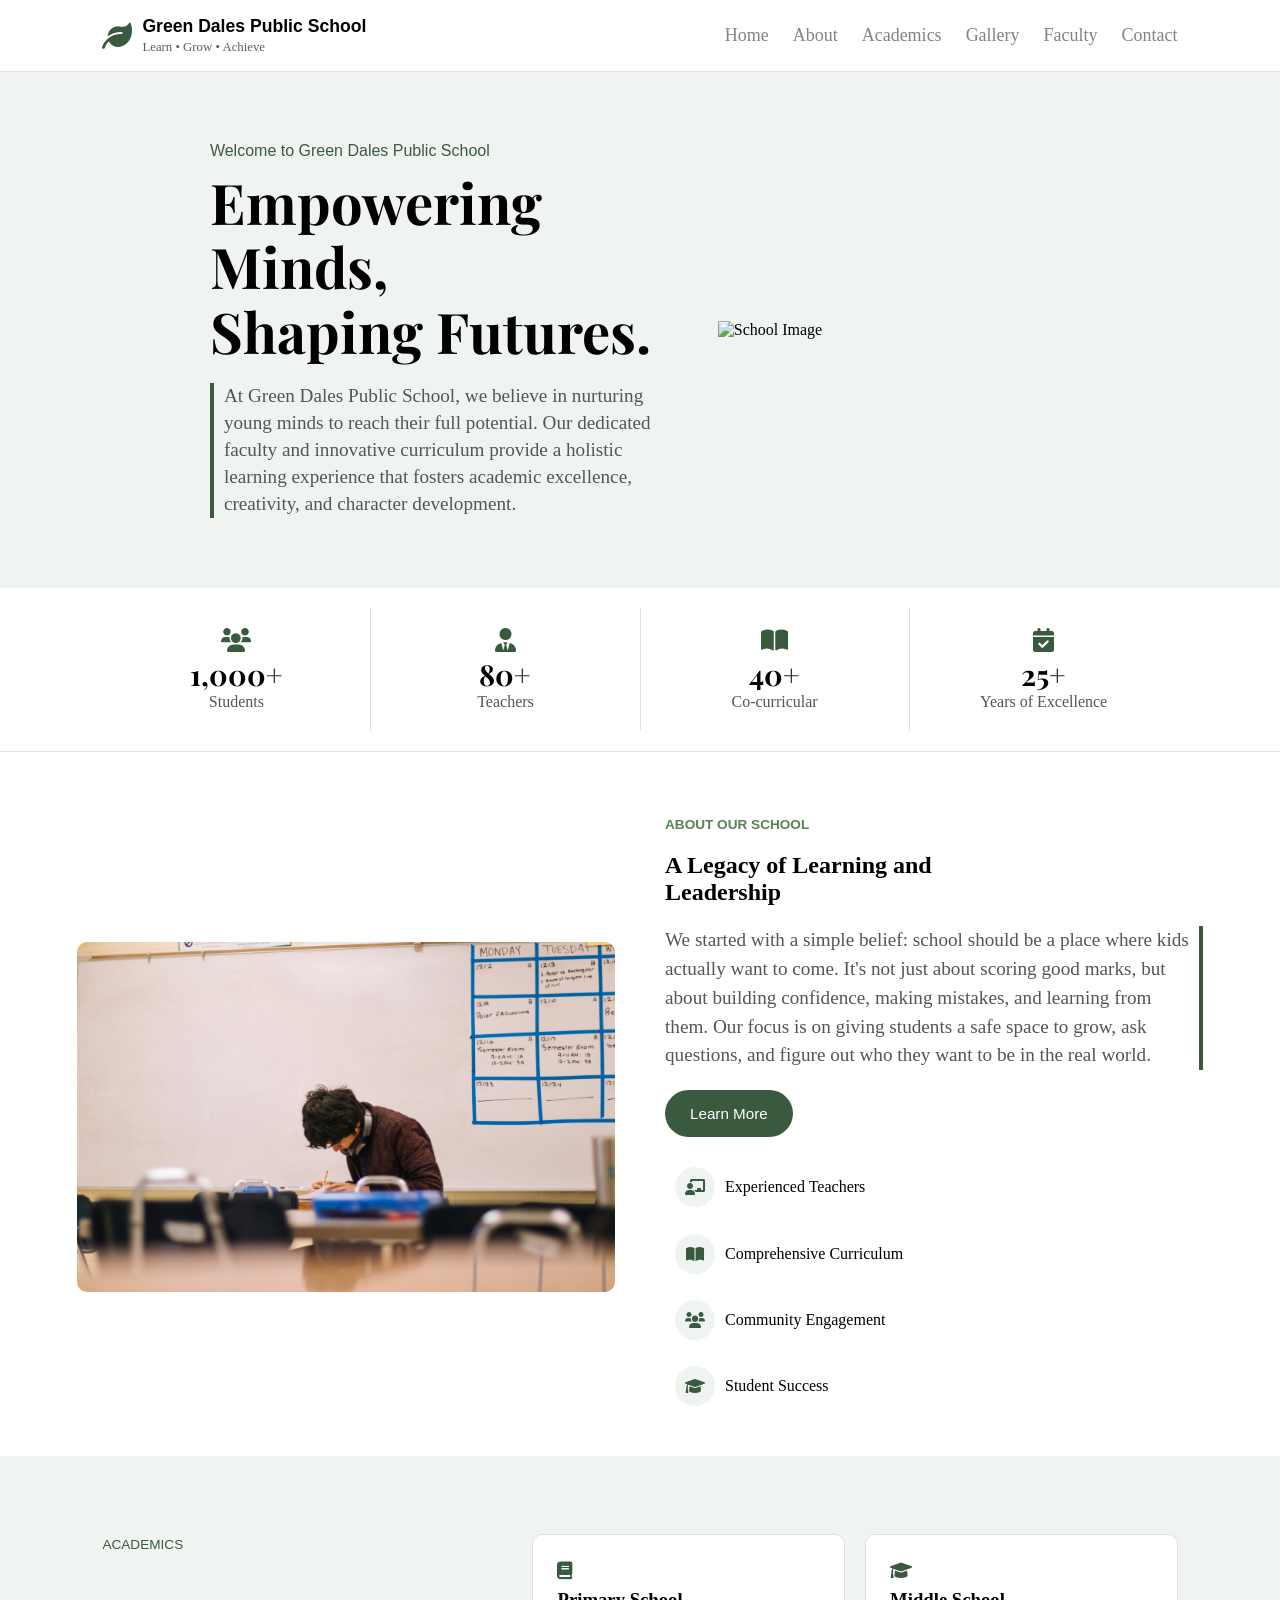
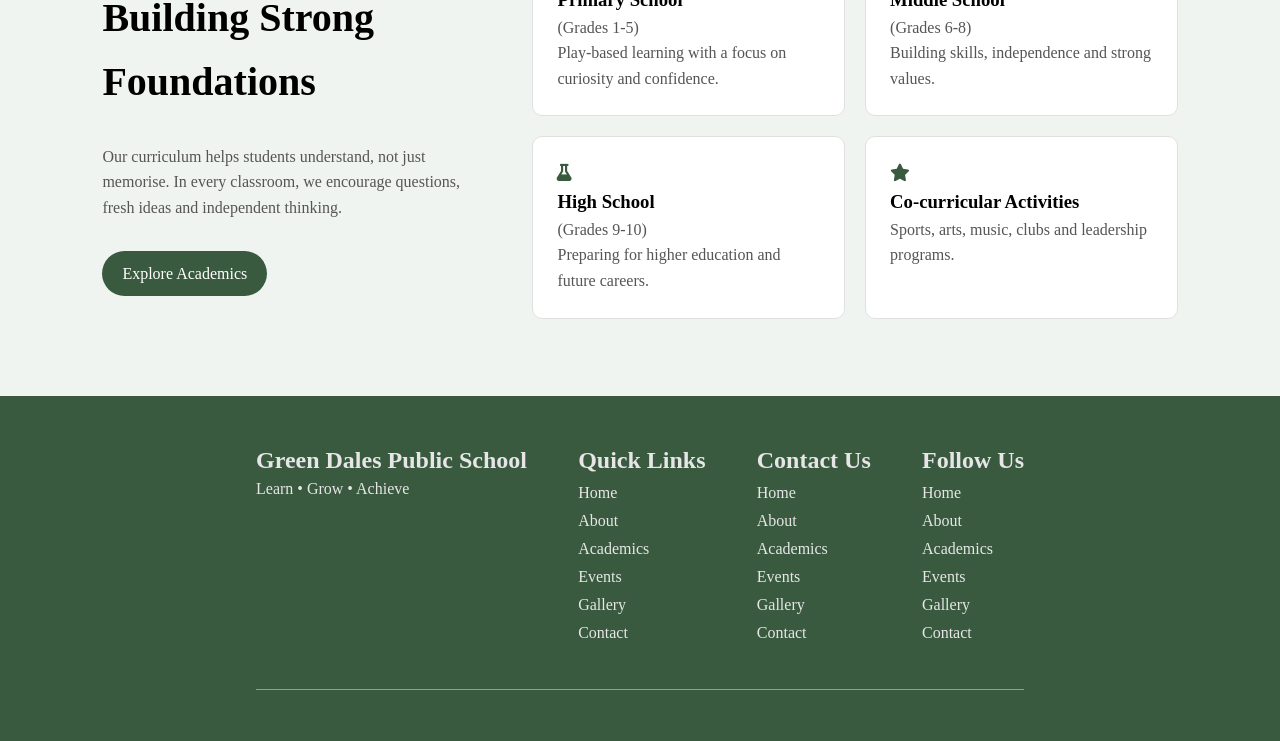
==== index.html @ d2f67c33 "layout: made some minor changes" ====
<!DOCTYPE html>
<html lang="en">
<head>
    <meta charset="UTF-8">
    <meta name="viewport" content="width=device-width, initial-scale=1.0">
    <link rel="stylesheet" href="style.css">
    <link rel="stylesheet" href="https://cdnjs.cloudflare.com/ajax/libs/font-awesome/6.0.0/css/all.min.css">
    <link href="https://fonts.googleapis.com/css2?family=DM+Serif+Display&display=swap" rel="stylesheet">
    <link href="https://fonts.googleapis.com/css2?family=Playfair+Display:wght@400;500;600;700&display=swap" rel="stylesheet">
    <title>Document</title>
</head>
<body>
    
    <nav class="navbar">
        <div class="logo">
            <i class="fa-solid fa-leaf"></i>

            <div class="logo-text">
                <a class = "logo-link" href="index.html">
                    <h1 class = "title">Green Dales Public School</h1>
                </a>
                <span class="logo-subtitle">Learn • Grow • Achieve</span>
            </div>
        </div>

        <div class="nav-links">
            <a href="#home">Home</a>
            <a href="#about">About</a>
            <a href="#academics">Academics</a>
            <a href="#">Gallery</a>
            <a href="#">Faculty</a>
            <a href="#">Contact</a>
        </div>
    </nav>

    <section class="hero" id="home">
        <div class="hero-content-text">
            <p> Welcome to Green Dales Public School</p>
            <h1> Empowering <br>Minds,<br> Shaping Futures.</h1>
            <p class="hero-subtitle"> At Green Dales Public School, we believe in nurturing young minds to reach their full potential.
                 Our dedicated faculty and innovative curriculum provide a holistic learning experience that fosters 
                 academic excellence, creativity, and character development.</p>
        </div>

        <div class="hero-content-image">
            <img src="https://images.unsplash.com/photo-1498243691581-b145c3f54a5a?q=80&w=1170&auto=format&fit=crop" alt="School Image">
        </div>
    </section>

    <section class="stats">
        <!-- /* item 1 */ -->
        <div class="stats-items">
            <div class="stats-items-container">
                <div class="stats-icon">
                     <i class="fa-solid fa-users"></i>
                </div>
                <h3>1,000+</h3>
                <p>Students</p>
            </div>
        </div>

        <!-- /* item 2 */ -->
        <div class="stats-items">

            <div class="stats-items-container">
                 <div class="stats-icon">
                     <i class="fa-solid fa-user-tie"></i>
                  </div>
                 <h3>80+</h3>
                 <p>Teachers</p>
            </div>
        </div>

        <!-- /* item 3 */ -->
        <div class="stats-items">
             <div class="stats-items-container">    

                <div class="stats-icon">
                     <i class="fa-solid fa-book-open stat-icon"></i>
                </div>
                <h3>40+</h3>
                <p>Co-curricular</p>
             </div>
        </div>

        <!-- /* item 4 */ -->
        <div class="stats-items">
            <div class="stats-items-container">  
                <div class="stats-icon">
                    <i class="fa-solid fa-calendar-check"></i>
                 </div>
                <h3>25+</h3>
                <p>Years of Excellence</p>
            </div>
        </div>
    </section>

    <section id="about" class="about-section">
        <div class="about-image">
            <img src="./images/Student_Studying.jpg" alt="About Image">
        </div>

        <div class="about-content">
            <span class="about-subtitle">About Our School</span>
            <h1>A Legacy of Learning and <br>Leadership</h1>
            <p>We started with a simple belief: school should be a place where kids actually want to come. It's not just about scoring good marks, but about building confidence, making mistakes, and learning from them. Our focus is on giving students a safe space to grow, ask questions, and figure out who they want to be in the real world.</p>
            <button class="btn">Learn More</button>

        <div class="about-features">

            <div class="feature-item">
                <div class="feature-icon">
                    <i class="fa-solid fa-chalkboard-user"></i>
                </div>
                <span>Experienced Teachers</span>
            </div>

            <div class="feature-item">
                <div class="feature-icon">
                    <i class="fa-solid fa-book-open"></i>
                </div>
                <span>Comprehensive Curriculum</span>
            </div>

            <div class="feature-item">
                <div class="feature-icon">
                    <i class="fa-solid fa-users"></i>
                </div>
                <span>Community Engagement</span>
            </div>

            <div class="feature-item">
                <div class="feature-icon">
                    <i class="fa-solid fa-graduation-cap"></i>
                </div>
                <span>Student Success</span>
        </div>
        </div>
    </section>

    <section class="academics" id="academics">
        <div class="academics-container">

            <div class="academics-text">
                <span class="academics-subtitle">Academics</span>
                <h2>Building Strong Foundations</h2>
                <p>Our curriculum helps students understand, not just memorise. In every classroom, we encourage questions, fresh ideas and independent thinking.</p>
                <a href="#" class="btn">Explore Academics</a>
            </div>

            <div class="academics-cards">
                <div class="academics-card">
                    <i class="fa-solid fa-book"></i>
                    <h3>Primary School</h3>
                    <p>(Grades 1-5)</p>
                    <p>Play-based learning with a focus on curiosity and confidence.</p>
                </div>
                <div class="academics-card">
                    <i class="fa-solid fa-graduation-cap"></i>
                    <h3>Middle School</h3>
                    <p>(Grades 6-8)</p>
                    <p>Building skills, independence and strong values.</p>
                </div>
                <div class="academics-card">
                    <i class="fa-solid fa-flask"></i>
                    <h3>High School</h3>
                    <p>(Grades 9-10)</p>
                    <p>Preparing for higher education and future careers.</p>
                </div>
                <div class="academics-card">
                    <i class="fa-solid fa-star"></i>
                    <h3>Co-curricular Activities</h3>
                    <p>Sports, arts, music, clubs and leadership programs.</p>
                </div>
            </div>
        </div>
    </section>

    <footer class="footer">
        <div class="footer-container">

            <!-- name and sub title -->
            <div class="footer-title">
                <div class= "footer-title-text">
                    <h2> Green Dales Public School </h2>
                    <p>Learn • Grow • Achieve</p>
                </div>
            </div>

            <!-- quick links -->
            <div class="quick-links">
                <h2>Quick Links</h2>
                <p>Home</p>
                <p>About</p>
                <p>Academics</p>
                <p>Events</p>
                <p>Gallery</p>
                <p>Contact</p>
            </div>

             <!-- contact us -->
            <div class="quick-links">
                <h2>Contact Us</h2>
                <p>Home</p>
                <p>About</p>
                <p>Academics</p>
                <p>Events</p>
                <p>Gallery</p>
                <p>Contact</p>
            </div>

            <!-- follow us -->
            <div class="quick-links">
                <h2>Follow Us</h2>
                <p>Home</p>
                <p>About</p>
                <p>Academics</p>
                <p>Events</p>
                <p>Gallery</p>
                <p>Contact</p>
            </div>

        </div>
    </footer>

</body>
</html>
---- style.css ----
:root{
    --primary-key-color: #3a5a40;
    --hover-key-color: #82b48b;

    --secondary-key-color: #f0f4f0;
    --primary-main-white: #e6e6e6;
    --primary-main-black: #000000;
    --grey-text: #555555;
    --border-color: #e0e0e0;

    --debug-color: violet;
}   

* {
    margin: 0;
    padding: 0;
    box-sizing: border-box;
}

html {
    scroll-behavior: smooth;
}

.navbar {
    height: auto;
    width: 100%;
    box-sizing: border-box;
    overflow: hidden;

    display: flex;
    align-items: center;
    justify-content: space-between;
    border-bottom: 1px solid var(--border-color);

    padding: 16px 8%;
}

.logo {
    display: flex;
    align-items: center;
    gap: 10px;
}

.logo i{
    color: var(--primary-key-color);
    font-size: 30px;
    justify-content: center;
    align-items: center;
    display: flex;
}

.logo h1{
    font-size: 24px;
    margin: 0;
}

.logo-link {
    text-decoration: none;
    color: var(--primary-main-black);
}

.logo-link h1 {
    color: var(--primary-main-black);
    font-family: Arial, sans-serif;
    font-size: 1.1rem;
}


.logo-subtitle{
    color: #5c5c5c;
    font-size: 0.80rem;
}

.nav-links {
    display: flex;
    margin-left: 0;
    gap: clamp(12px, 2vw, 24px);
    flex-direction: row;
}

.nav-links a {
    text-decoration: none;
    color: #838383;
    font-size: 18px;
    transition: color 0.3s ease;
}

/* after nav bar content */
.hero {
    min-height: 50vh;
    width: 100%;
    box-sizing: border-box;
    padding: 70px 8%;

    display: flex;
    align-items: center;
    justify-content: space-evenly;
    background-color: var(--secondary-key-color);

    gap: 48px;
}

.hero-content-text {
    flex: 1 1 0;
    min-width: 0;

    margin-left: 10%;
    flex-direction: column;
}

.hero-content-text p:first-child {
   font-size: 1rem;
   color: var(--primary-key-color);
   font-family: 'Poppins', sans-serif;
}

.hero-content-text h1 {
    font-size: clamp(2rem, 4.8vw, 3.5rem);
    font-family: 'Playfair Display', serif;
    line-height: 1.15;

    margin-top: 10px;
    margin-bottom: 10px;
}

.hero-subtitle {
    border-left: 4px solid var(--primary-key-color);
    margin-top: 20px;
    padding-left: 10px;
    max-width: 100%;

    white-space: wrap;
    line-height: 1.4;

    font-size: 1.2rem;
    font-family: serif;
    color: var(--grey-text);
}

.hero-content-image{
    flex: 1 1 0;
    min-width: 0;
}

.hero-content-image img {
    display: block;
    width: 100%;
    max-width: 500px;
    height: auto;
    position: relative;
    overflow: hidden;

    border-radius: 2%;
}



/* Stats section */
.stats {
    display: flex;
    width: 100%;

    padding: 20px 8%;
    border-bottom: 1px solid var(--border-color);
}

.stats-items {
    flex: 1;
    display: flex;
    justify-content: center;
    align-items: center;

    padding: 20px;
    border-right: 1px solid var(--border-color);
}

.stats-items:last-child {
    border-right: none;
}

.stats-items-container{
    display: flex;
    flex-direction: column;
    align-items: center;
    justify-content: center;
}

.stats-items h3 {
    font-size: 1.8rem;
    font-family: 'Playfair Display', serif;
}

.stats-items p {
    color: var(--grey-text);
}

.stats-icon {
    color:var(--primary-key-color);
    font-size: 1.5rem;
}

/*[ About Section ]*/

.about-section {
    min-height: 50vh;
    width: 100%;
    display: flex;
    justify-content: space-between;
    align-items: center;
    padding: 40px 6%;
    gap: 50px;
    background-color: #ffffff;

    margin-top: 2%;
}

/* About Image */
.about-image {
    width: 100%;
    display: flex;
    justify-content: flex-start;
    align-items: center;
}

.about-image img {
    width: 100%;
    max-width: 600px;
    height: auto;
    object-fit: cover;
    border-radius: 10px;
}


/* About Content */
.about-content {
    width: 100%;
    display: flex;
    flex-direction: column;
    gap: 20px;
    align-items: flex-start;
    justify-content: center; 
}

.about-subtitle {
    font-size: 0.85rem;
    text-transform: uppercase;
    font-weight: 600;
    color: #588157;
    font-family: 'Poppins', sans-serif;
}

.about-content h2 {
    font-size: 2.2rem;
    font-weight: 700;
    color: #1a1a1a;
    font-family:serif;
    
}

.about-content p {
    font-size: 1.2rem;
    color: #555555;
    line-height: 1.5;

    padding-right: 10px;
    border-right: 4px solid var(--primary-key-color);
}

.about-content .btn {
    padding: 15px 25px;
    background-color: #3a5a40;
    color: #ffffff;
    border: none;
    border-radius: 30px;
    cursor: pointer;
    font-size: 0.95rem;
    font-weight: 500;
}

.about-content .btn:hover{
    background-color: var(--hover-key-color);
}

/* About Features */
.about-features {
    display: flex;
    gap: 0.4rem;
    flex-direction: column;
}

.feature-item {
    display: flex;
    align-items: center;
    gap: 10px;
    padding: 10px;
}

.feature-icon {
    font-size: 1rem;
    color: #3a5a40;
    background-color: #f0f4f0;
    width: 40px;
    height: 40px;
    border-radius: 50%;
    display: flex;
    justify-content: center;
    align-items: center;
}
/* Academics */
.academics {
    min-height: 60vh;
    width: 100%;
    display: flex;
    justify-content: space-between;
    align-items: center;
    padding: 20px 0;
    background-color: var(--secondary-key-color);
}

.academics-container {
    width: 100%;
    padding: 0 8%;
    display: flex;
    justify-content: space-between;
    gap: 40px;
}

.academics-text {
    line-height: 1.6;
    gap: 30px;
    display: flex;
    flex-direction: column;

    align-items: flex-start;
}

.academics-subtitle {
    font-size: 0.85rem;
    color: var(--primary-key-color);
    text-transform: uppercase;
    font-family: 'Poppins', sans-serif;
    font-weight: 510;
}

.academics h2 {
    font-size: 2.5rem;
    font-family: serif;
}

.academics p {
    color: var(--grey-text);
}

.academics-text .btn{
    padding: 10px 20px;
    text-decoration: none;
    background-color: var(--primary-key-color);
    color: #ffffff;
    border-radius: 30px;
    font-size: medium;
    font-weight: 500;
    font-size: 1rem;
    text-align: center;
}

.academics-cards {
    min-width: 60%;
    display: grid;
    grid-template-columns: 1.4fr 1.4fr;
    gap: 20px;
    border-radius: 10px;
}

.academics-card {
    position: relative;              
    display: block;
    color: inherit;
    background-color: #ffffff;
    border: 1px solid var(--border-color);
    border-radius: 10px;
    padding: 24px;
    line-height: 1.6;
}

.academics-card i {
    color: var(--primary-key-color);
    font-size: 1.1rem;
}

.footer {
    width: 100%;
    height: auto;
    color: var(--primary-main-white);
    background-color: var(--primary-key-color);

    padding: 4% 20%;
}   

.footer-container{

    width: 100%;
    display: flex;
    align-items: flex-start;
    justify-content: space-between;

    padding-bottom: 6%;
    border-bottom: 1px solid #999999;
}

.footer-title-text p {
    margin-top: 2%;
    color: var(--primary-main-white);
}

.quick-links{
   display: flex;
   flex-direction: column;

   gap: 10px;
}

/* responsive layout */
@media (max-width: 700px) {
    .navbar {
        align-items: flex-start;
        flex-direction: column;
        gap: 16px;
        padding: 16px 24px;
    }

    .nav-links {
        flex-wrap: wrap;
        gap: 12px 18px;
    }

    .nav-links a {
        font-size: 16px;
    }

    .hero {
        flex-direction: column;
        align-items: stretch;
        padding: 48px 24px;
    }

    .hero-content-text{
        margin: 0%;
    }

    .hero-content-image img {
        margin: 0 auto;
    }

    .stats {
        flex-wrap: wrap;
    }

    .about-section {
        flex-direction: column;
        align-items: end;
        padding: 40px 5%;
    }

    .about-image img {
        align-items: flex-end;
    }

    .footer-container{
        flex-direction: column;
        gap: 30px;
    }
}
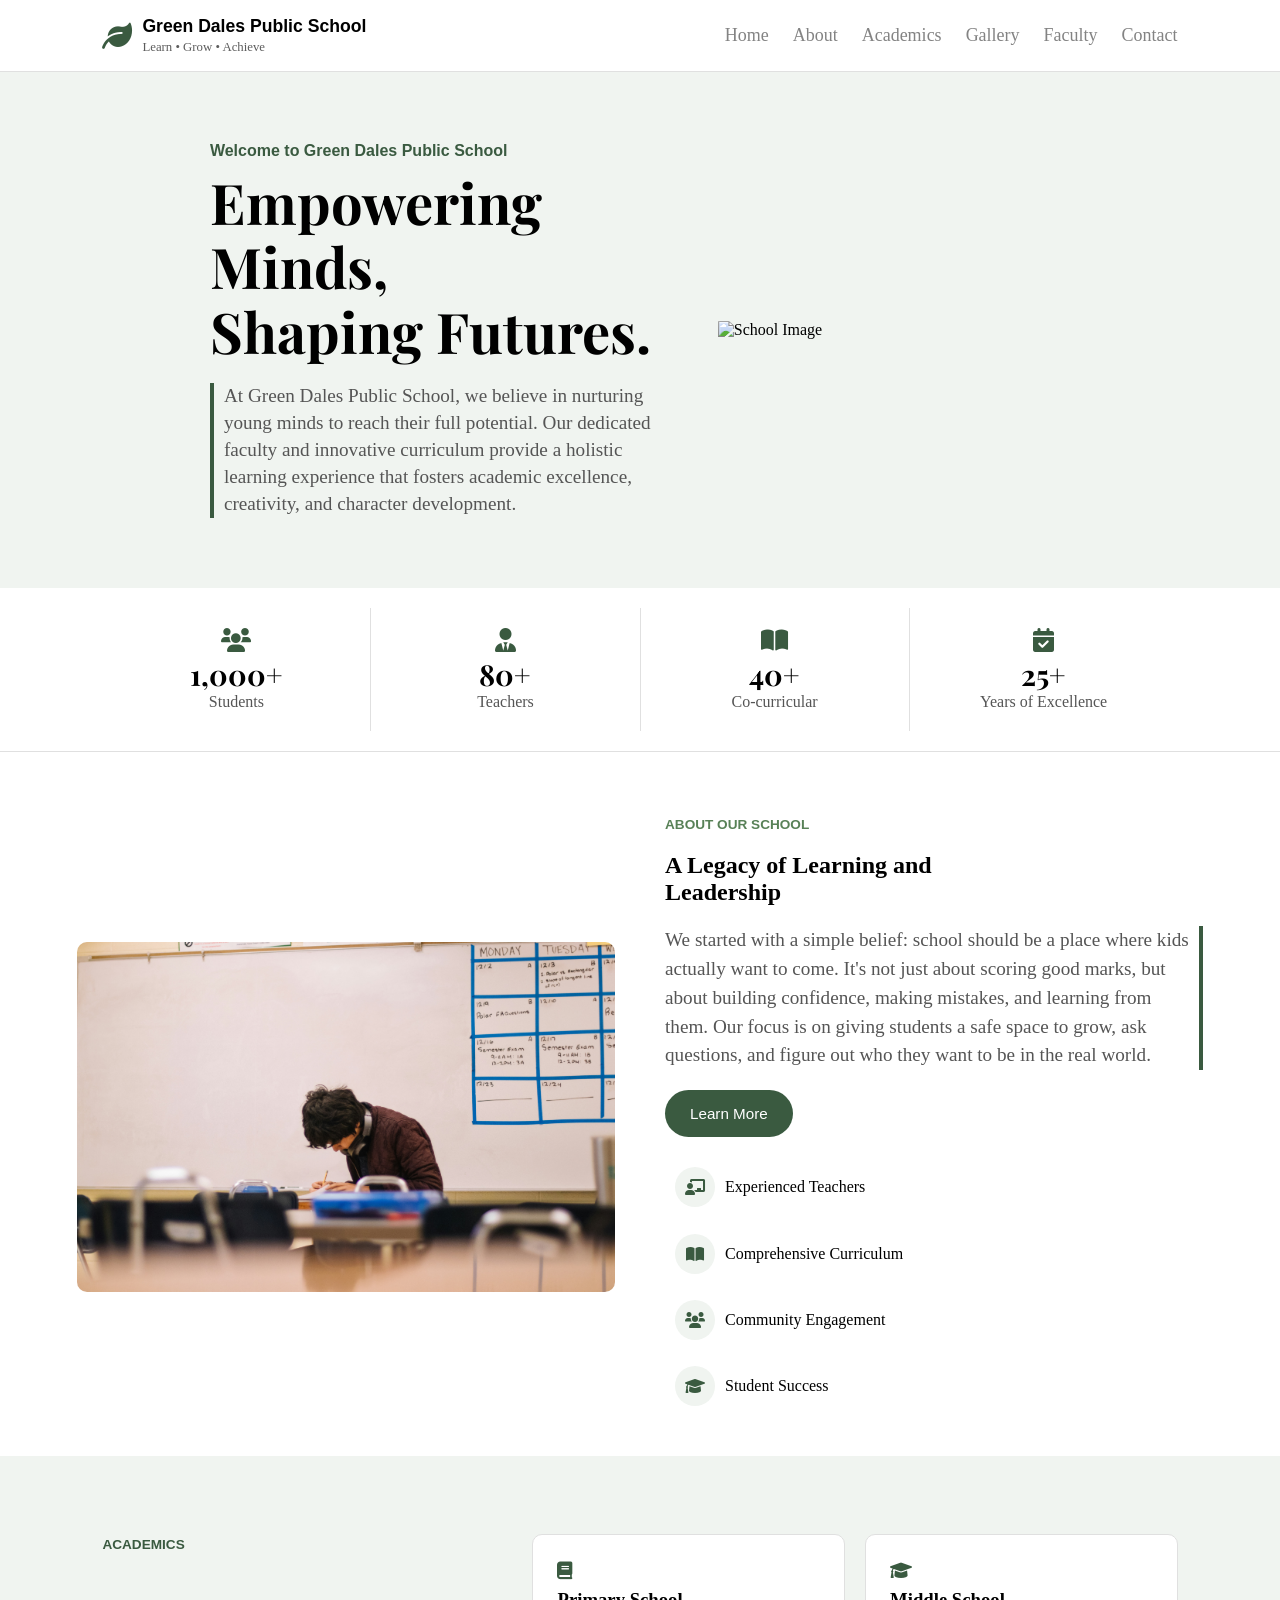
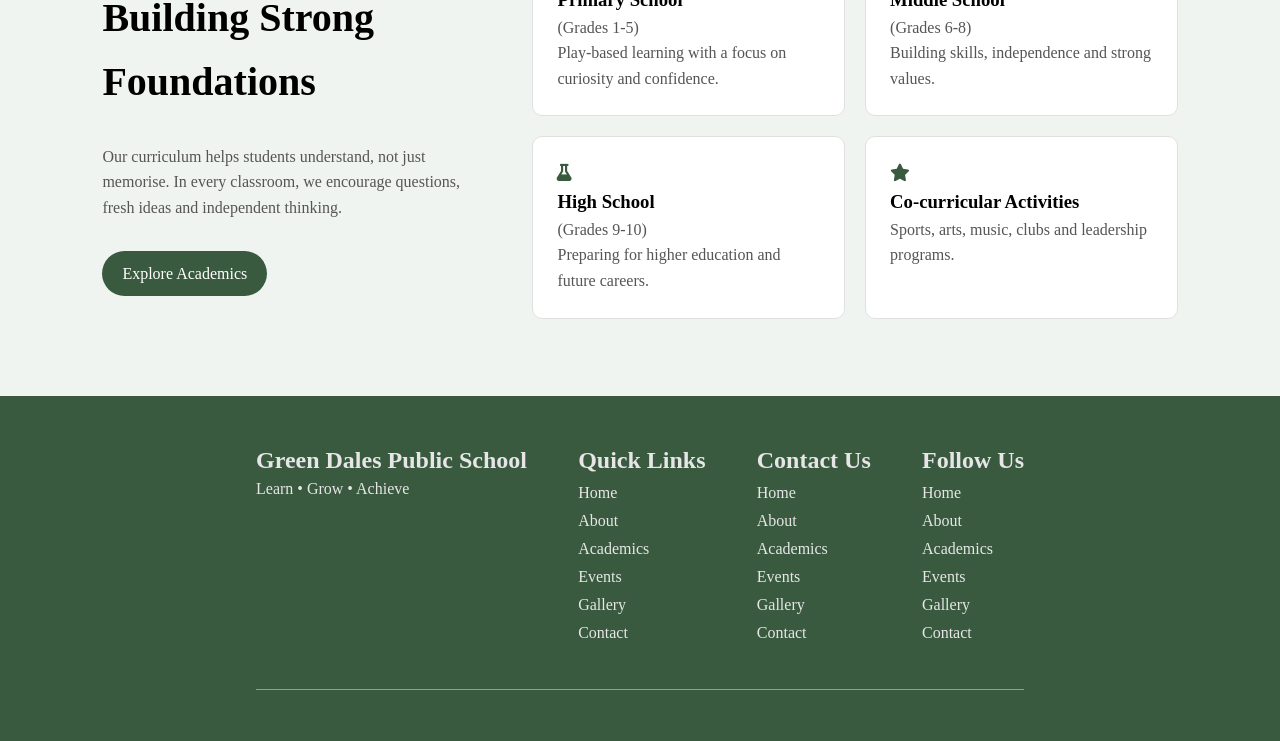
==== commit 76323c83: "layout(navbar): added hover on navbar" ====
--- a/index.html
+++ b/index.html
@@ -104,7 +104,7 @@
             <span class="about-subtitle">About Our School</span>
             <h1>A Legacy of Learning and <br>Leadership</h1>
             <p>We started with a simple belief: school should be a place where kids actually want to come. It's not just about scoring good marks, but about building confidence, making mistakes, and learning from them. Our focus is on giving students a safe space to grow, ask questions, and figure out who they want to be in the real world.</p>
-            <button class="btn">Learn More</button>
+            <button class="learn-more-btn">Learn More</button>
 
         <div class="about-features">
 
@@ -145,7 +145,7 @@
                 <span class="academics-subtitle">Academics</span>
                 <h2>Building Strong Foundations</h2>
                 <p>Our curriculum helps students understand, not just memorise. In every classroom, we encourage questions, fresh ideas and independent thinking.</p>
-                <a href="#" class="btn">Explore Academics</a>
+                <a class="btn">Explore Academics</a>
             </div>
 
             <div class="academics-cards">
--- a/style.css
+++ b/style.css
@@ -76,6 +76,7 @@
     margin-left: 0;
     gap: clamp(12px, 2vw, 24px);
     flex-direction: row;
+    align-items: center;
 }
 
 .nav-links a {
@@ -83,7 +84,12 @@
     color: #838383;
     font-size: 18px;
     transition: color 0.3s ease;
-}
+
+}
+.nav-links a:hover {
+    border-bottom: 4px solid var(--primary-key-color);
+}
+
 
 /* after nav bar content */
 .hero {
@@ -121,6 +127,11 @@
 
     margin-top: 10px;
     margin-bottom: 10px;
+}
+
+.hero-content-text p:first-child {
+    font-weight: bold;
+    font-family: 'Poppins', sans-serif;
 }
 
 .hero-subtitle {
@@ -232,6 +243,7 @@
 
 
 /* About Content */
+
 .about-content {
     width: 100%;
     display: flex;
@@ -266,7 +278,7 @@
     border-right: 4px solid var(--primary-key-color);
 }
 
-.about-content .btn {
+.learn-more-btn{
     padding: 15px 25px;
     background-color: #3a5a40;
     color: #ffffff;
@@ -277,7 +289,7 @@
     font-weight: 500;
 }
 
-.about-content .btn:hover{
+.learn-more-btn:hover{
     background-color: var(--hover-key-color);
 }
 
@@ -335,11 +347,12 @@
 }
 
 .academics-subtitle {
-    font-size: 0.85rem;
     color: var(--primary-key-color);
     text-transform: uppercase;
+
+    font-size: 0.85rem;
+    font-weight: bold;
     font-family: 'Poppins', sans-serif;
-    font-weight: 510;
 }
 
 .academics h2 {
@@ -353,14 +366,22 @@
 
 .academics-text .btn{
     padding: 10px 20px;
+    text-align: center;
     text-decoration: none;
+
     background-color: var(--primary-key-color);
     color: #ffffff;
+
+    cursor: pointer;
     border-radius: 30px;
+
     font-size: medium;
     font-weight: 500;
     font-size: 1rem;
-    text-align: center;
+}
+
+.academics-text .btn:hover{
+    background-color: var(--hover-key-color);
 }
 
 .academics-cards {
@@ -469,4 +490,9 @@
         flex-direction: column;
         gap: 30px;
     }
+
+    /* acedemics section */
+    .academics-container {
+        flex-direction: column;
+    }
 }
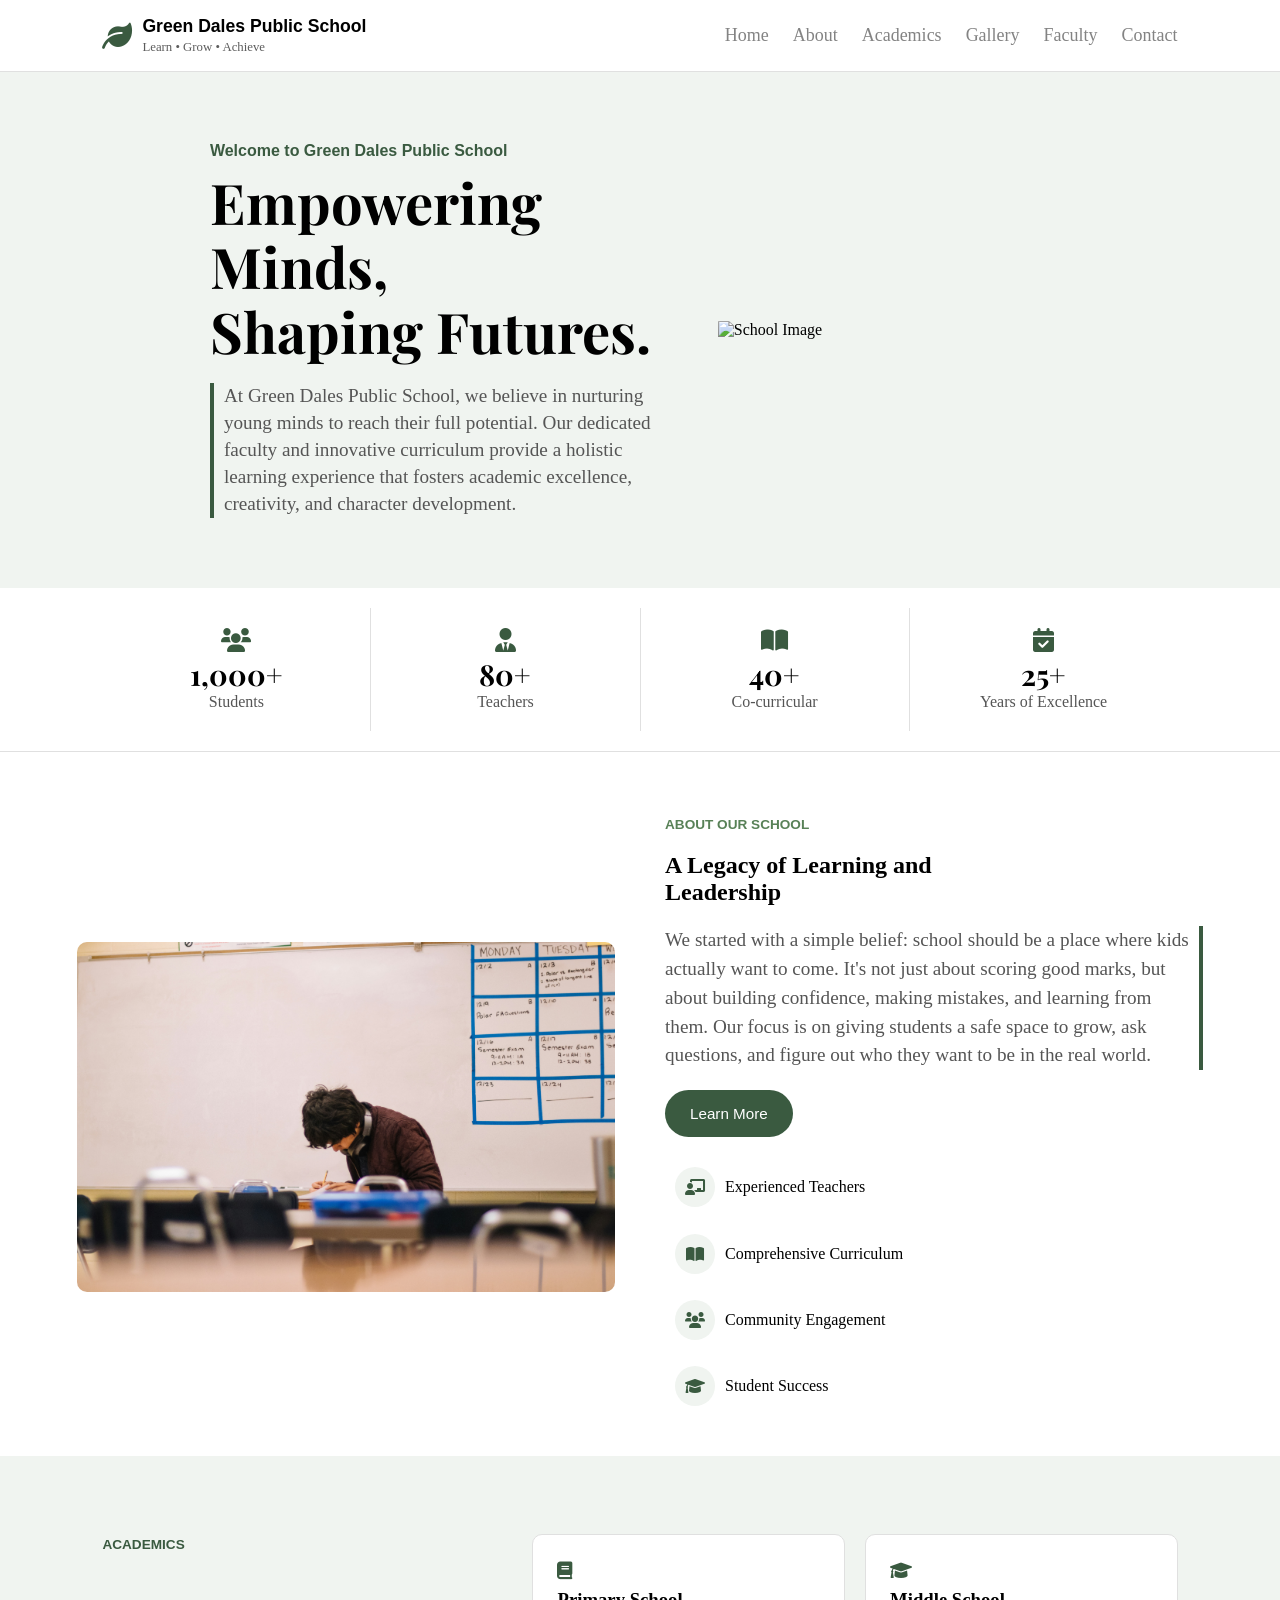
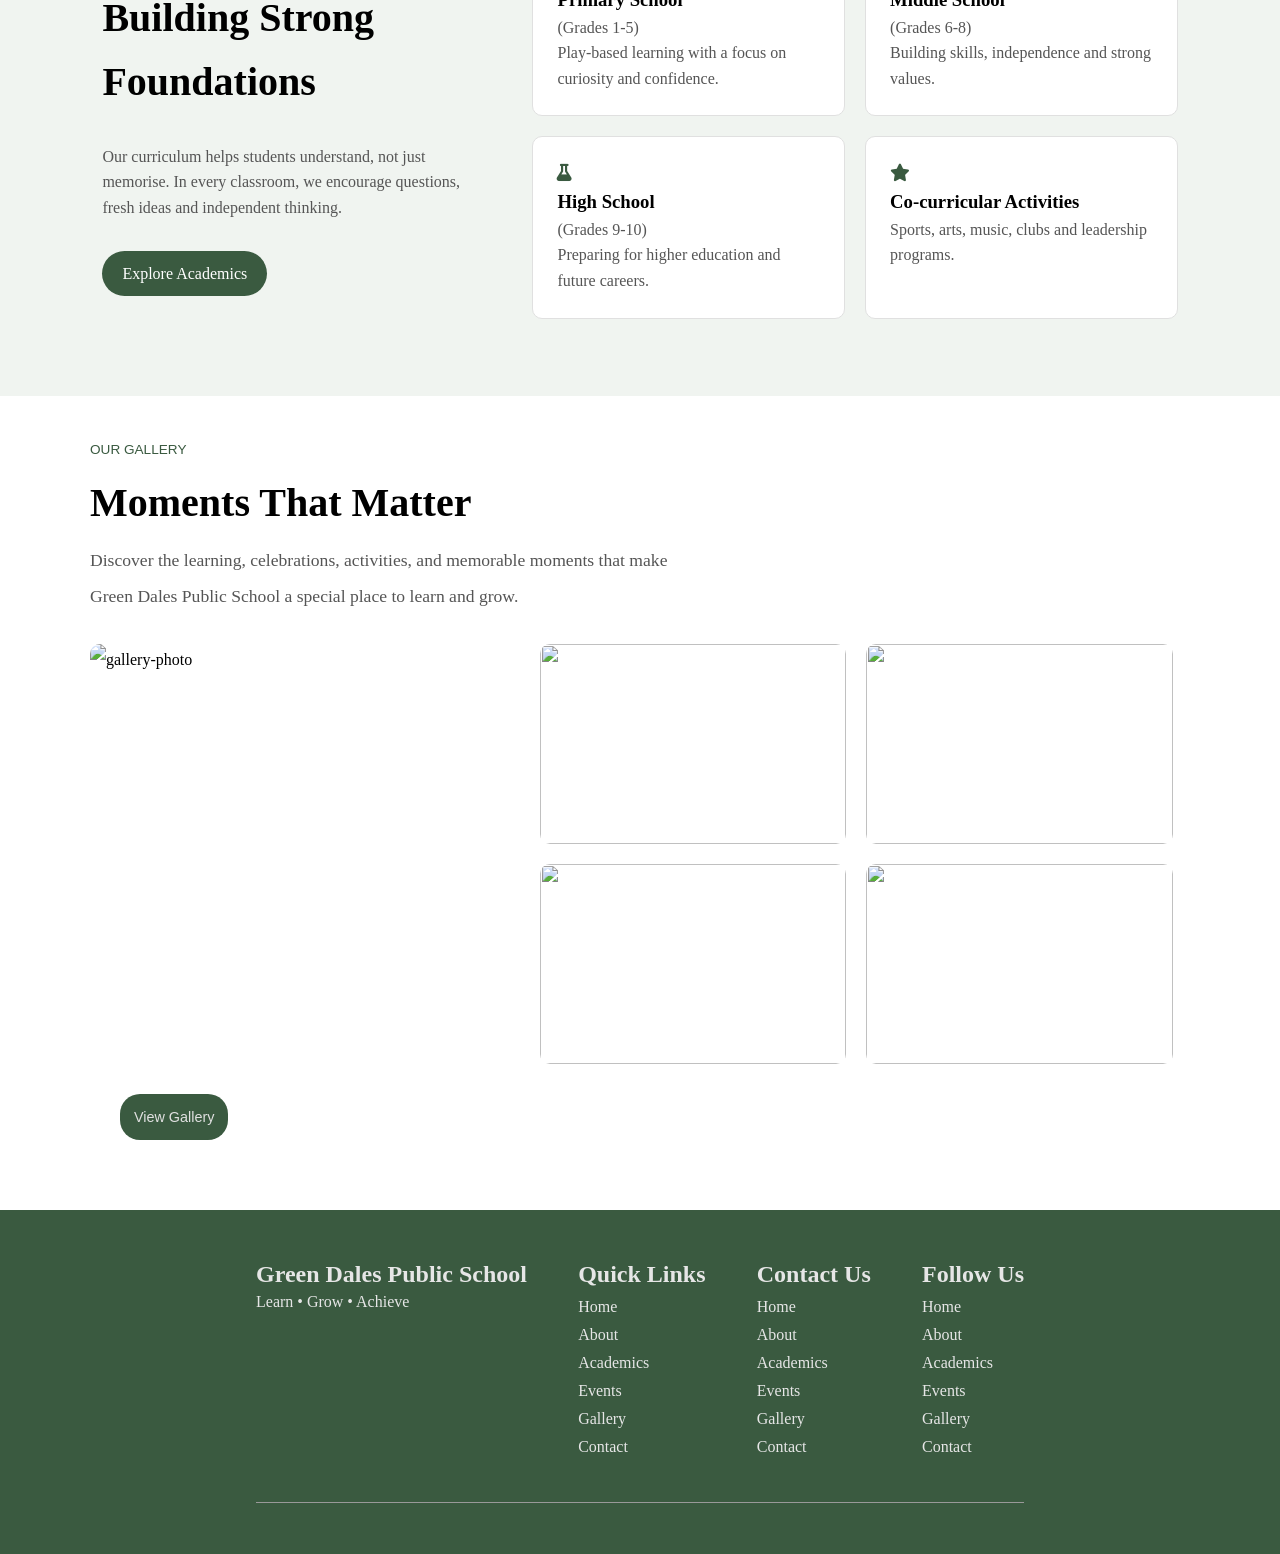
==== commit d6cacd83: "layout: gallery section has been added" ====
--- a/index.html
+++ b/index.html
@@ -27,7 +27,7 @@
             <a href="#home">Home</a>
             <a href="#about">About</a>
             <a href="#academics">Academics</a>
-            <a href="#">Gallery</a>
+            <a href="#gallery">Gallery</a>
             <a href="#">Faculty</a>
             <a href="#">Contact</a>
         </div>
@@ -173,6 +173,36 @@
                     <p>Sports, arts, music, clubs and leadership programs.</p>
                 </div>
             </div>
+        </div>
+    </section>
+
+    <section class="gallery">
+        <div class="gallery-container">
+            <span class="gallery-subtitle">our gallery</span>
+            <h2>Moments That Matter</h2>
+            <p>
+            Discover the learning, celebrations, activities, and memorable moments
+            that make Green Dales Public School a special place to learn and grow.
+            </p>
+
+            <div class="gallery-grid">
+                <div class="gallery-item-large">
+                    <img src="https://images.unsplash.com/photo-1541339907198-e08756dedf3f?ixlib=rb-4.0.3&amp;auto=format&amp;fit=crop&amp;w=800&amp;q=80" alt="gallery-photo">
+                </div>
+                <div class="gallery-item">
+                    <img src="https://images.unsplash.com/photo-1560971680-0fde6c8f5ecc?q=80&w=2532&auto=format&fit=crop&ixlib=rb-4.1.0&ixid=M3wxMjA3fDB8MHxwaG90by1wYWdlfHx8fGVufDB8fHx8fA%3D%3D" alt="">
+                </div>
+                <div class="gallery-item">
+                    <img src="https://images.unsplash.com/photo-1611941671018-6c3907cb7a76?q=80&w=2440&auto=format&fit=crop&ixlib=rb-4.1.0&ixid=M3wxMjA3fDB8MHxwaG90by1wYWdlfHx8fGVufDB8fHx8fA%3D%3D" alt="">
+                </div>
+                <div class="gallery-item">
+                    <img src="https://images.unsplash.com/photo-1507842217343-583bb7270b66?ixlib=rb-4.0.3&auto=format&fit=crop&w=500&q=80" alt="">
+                </div>
+                <div class="gallery-item">
+                    <img src="https://images.unsplash.com/photo-1571260899304-425eee4c7efc?ixlib=rb-4.0.3&auto=format&fit=crop&w=500&q=80" alt="">
+                </div>
+            </div>
+            <button class="gallery-btn">View Gallery</button>
         </div>
     </section>
 
--- a/style.css
+++ b/style.css
@@ -407,6 +407,73 @@
     color: var(--primary-key-color);
     font-size: 1.1rem;
 }
+/* Gallery section */
+.gallery {
+    min-height: 80vh;
+    width: 100%;
+    padding: 40px 0;
+}
+
+.gallery-container {
+    min-height: 60vh;
+    width: 94%;
+    margin-left: 30px;
+    padding: 0 60px;
+    line-height: 2;
+    display: flex;
+    flex-direction: column;
+    justify-content: center;
+}
+
+.gallery-subtitle {
+    color: var(--primary-key-color);
+    font-family: 'poppins', sans-serif;
+    font-weight: 520;
+    text-transform: uppercase;
+    font-size: 0.85rem;
+}
+
+.gallery h2 {
+    font-size: 2.5rem;
+}
+
+.gallery p {
+    color: var(--grey-text);
+    max-width: 600px;
+    font-size: 1.1rem;
+}
+
+.gallery-grid {
+    display: grid;
+    grid-template-columns: 1.4fr 1fr 1fr;
+    grid-template-rows: 200px 200px;
+    gap: 20px;
+    margin-top: 30px;
+}
+
+.gallery-item-large{
+    grid-row: span 2;
+}
+
+.gallery-item-large img, 
+.gallery-item img {
+    height: 100%;
+    width: 100%;
+    object-fit: cover;
+    border-radius: 10px;
+}
+
+ .gallery-btn {
+    border-radius: 20px;
+    padding: 15px 10px;
+    width: 10%;
+    margin: 30px;
+    background-color: var(--primary-key-color);
+    color: var(--border-color);
+    border: none;
+    font-size: 0.90rem;
+    font-weight: 500;
+}
 
 .footer {
     width: 100%;
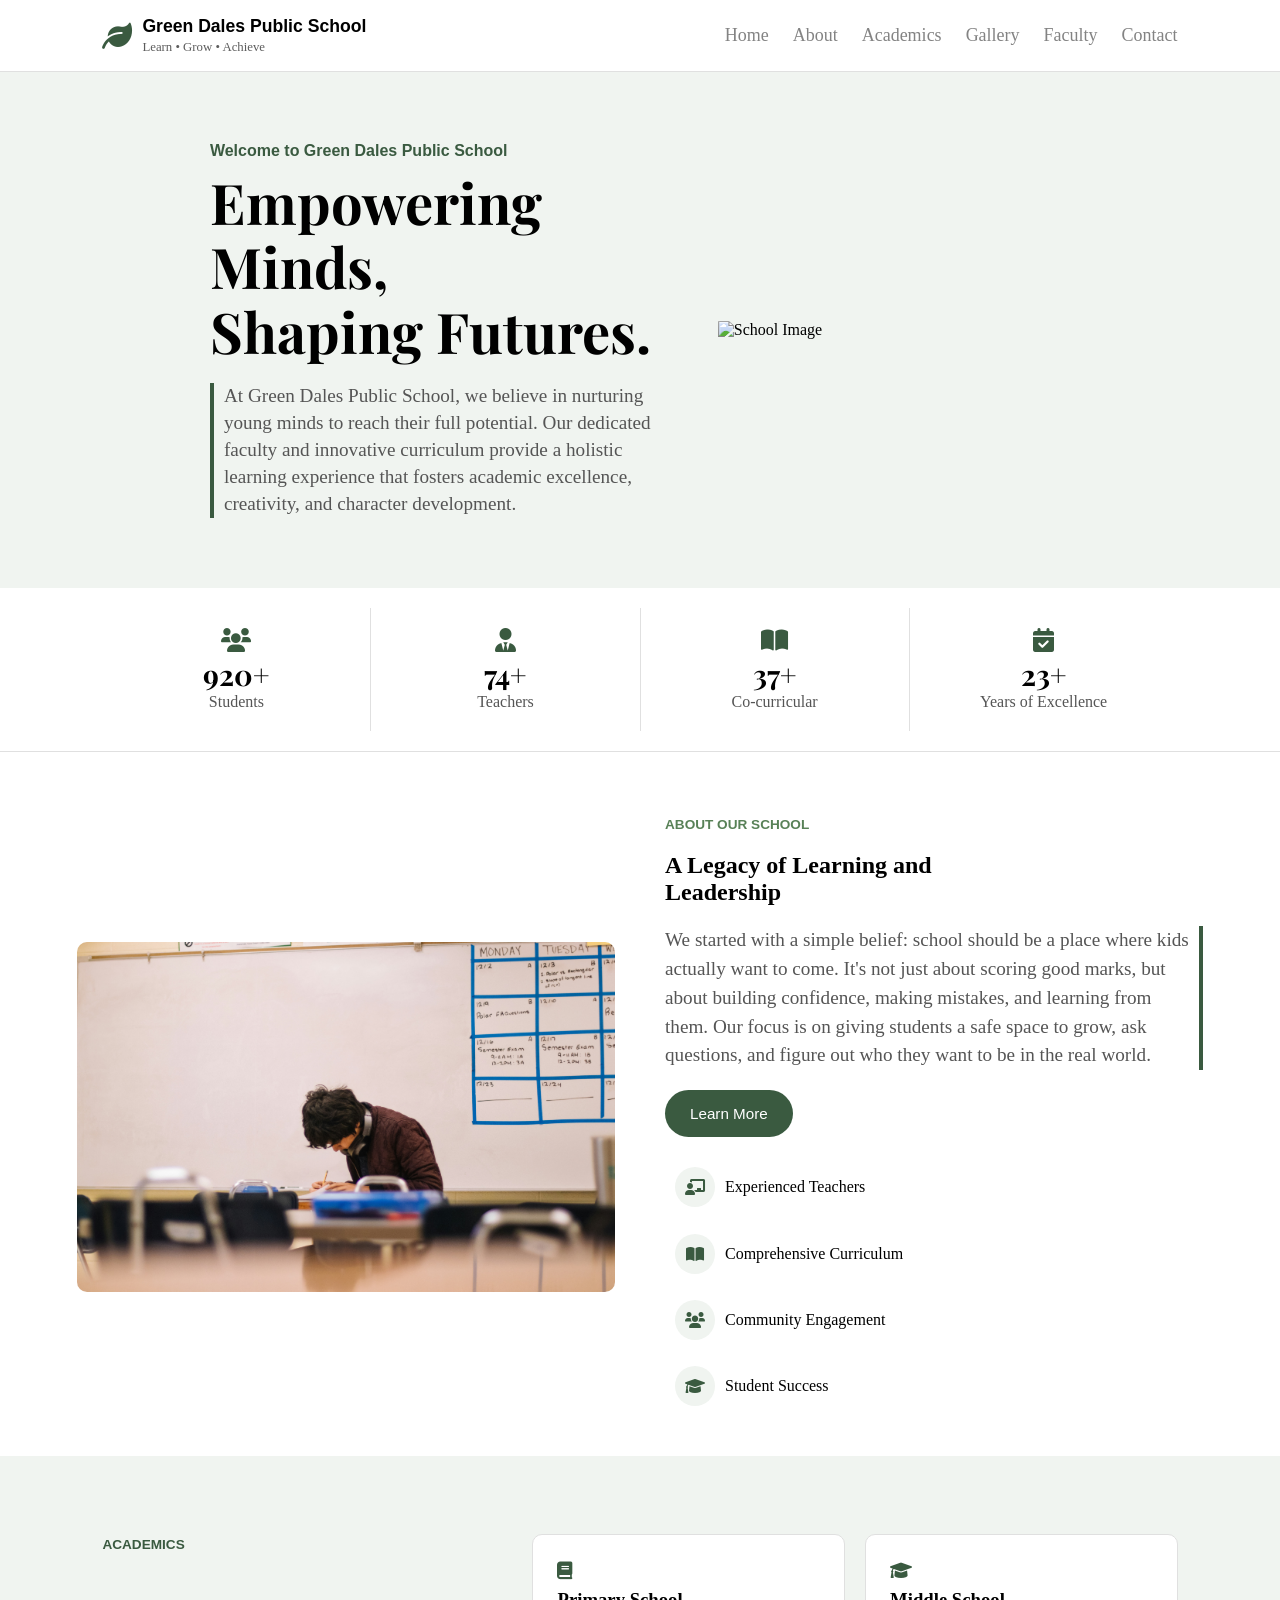
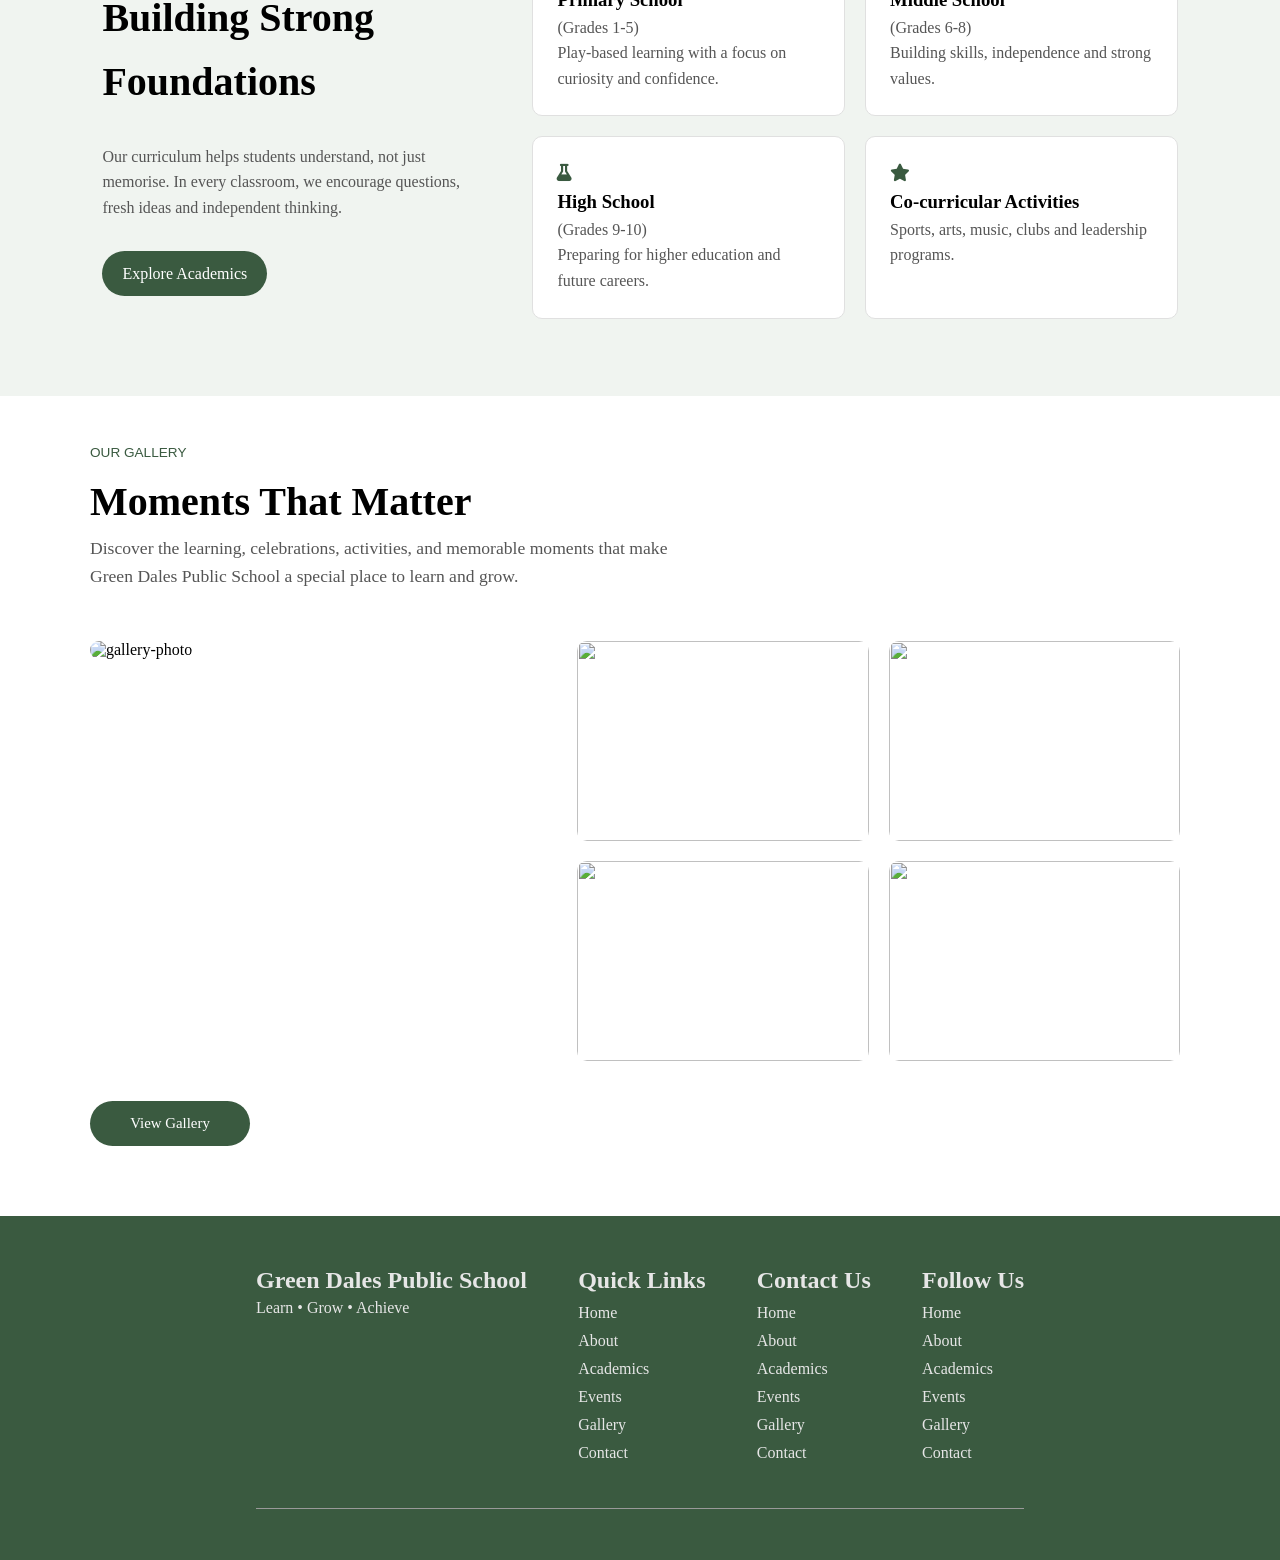
==== commit 31adc625: "Add counter animation for stats section" ====
--- a/index.html
+++ b/index.html
@@ -54,7 +54,7 @@
                 <div class="stats-icon">
                      <i class="fa-solid fa-users"></i>
                 </div>
-                <h3>1,000+</h3>
+                <h3><span class="count" data-target="1000">0</span>+</h3>
                 <p>Students</p>
             </div>
         </div>
@@ -66,7 +66,7 @@
                  <div class="stats-icon">
                      <i class="fa-solid fa-user-tie"></i>
                   </div>
-                 <h3>80+</h3>
+                 <h3><span class="count" data-target="80">0</span>+</h3>
                  <p>Teachers</p>
             </div>
         </div>
@@ -78,7 +78,7 @@
                 <div class="stats-icon">
                      <i class="fa-solid fa-book-open stat-icon"></i>
                 </div>
-                <h3>40+</h3>
+                <h3><span class="count" data-target="40">0</span>+</h3>
                 <p>Co-curricular</p>
              </div>
         </div>
@@ -89,7 +89,7 @@
                 <div class="stats-icon">
                     <i class="fa-solid fa-calendar-check"></i>
                  </div>
-                <h3>25+</h3>
+                <h3><span class="count" data-target="25">0</span>+</h3>
                 <p>Years of Excellence</p>
             </div>
         </div>
@@ -252,6 +252,6 @@
 
         </div>
     </footer>
-
+    <script src="script.js"></script>
 </body>
 </html>
--- a/style.css
+++ b/style.css
@@ -411,18 +411,17 @@
 .gallery {
     min-height: 80vh;
     width: 100%;
-    padding: 40px 0;
+    padding: 40px 60px;
 }
 
 .gallery-container {
     min-height: 60vh;
     width: 94%;
     margin-left: 30px;
-    padding: 0 60px;
-    line-height: 2;
     display: flex;
     flex-direction: column;
     justify-content: center;
+    margin-bottom: 30px;
 }
 
 .gallery-subtitle {
@@ -431,21 +430,25 @@
     font-weight: 520;
     text-transform: uppercase;
     font-size: 0.85rem;
+    line-height: 2.5;
 }
 
 .gallery h2 {
     font-size: 2.5rem;
+    line-height: 1.6;
 }
 
 .gallery p {
     color: var(--grey-text);
     max-width: 600px;
     font-size: 1.1rem;
+    line-height: 1.6;
+    margin-bottom: 20px;
 }
 
 .gallery-grid {
     display: grid;
-    grid-template-columns: 1.4fr 1fr 1fr;
+    grid-template-columns: .8fr .5fr .5fr;
     grid-template-rows: 200px 200px;
     gap: 20px;
     margin-top: 30px;
@@ -461,18 +464,29 @@
     width: 100%;
     object-fit: cover;
     border-radius: 10px;
+    cursor: pointer;
+}
+
+.gallery-item:last-child img {
+    object-position: center top;
 }
 
  .gallery-btn {
-    border-radius: 20px;
-    padding: 15px 10px;
-    width: 10%;
-    margin: 30px;
-    background-color: var(--primary-key-color);
-    color: var(--border-color);
-    border: none;
-    font-size: 0.90rem;
-    font-weight: 500;
+   background-color: var(--primary-key-color);
+   color: #ffffff;
+   width: 160px;
+   margin-top: 40px;
+   padding: 14px 40px;
+   border-radius: 30px;
+   border: none;
+   font-size: 0.93rem;
+   font-weight: 500;
+   font-family: serif;
+   cursor: pointer;
+}
+
+.gallery-btn:hover {
+    background-color: var(--hover-key-color);
 }
 
 .footer {
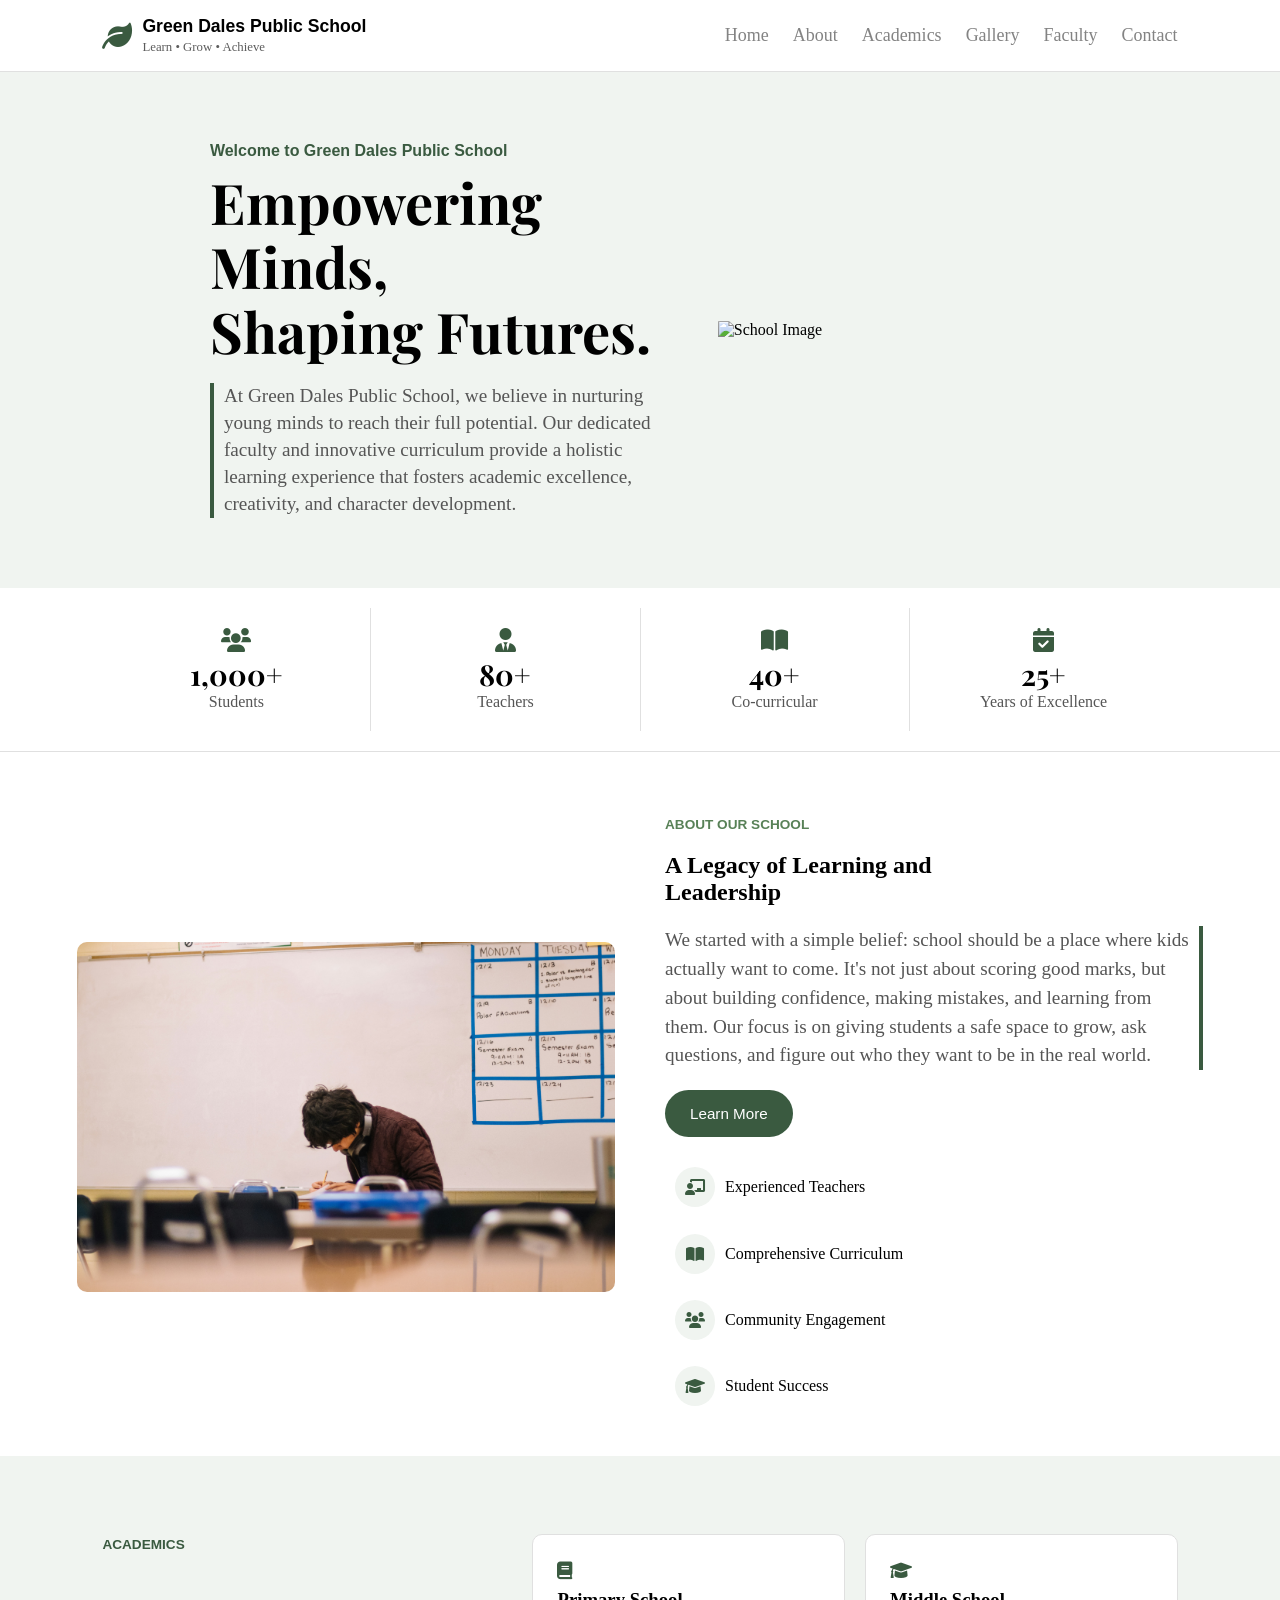
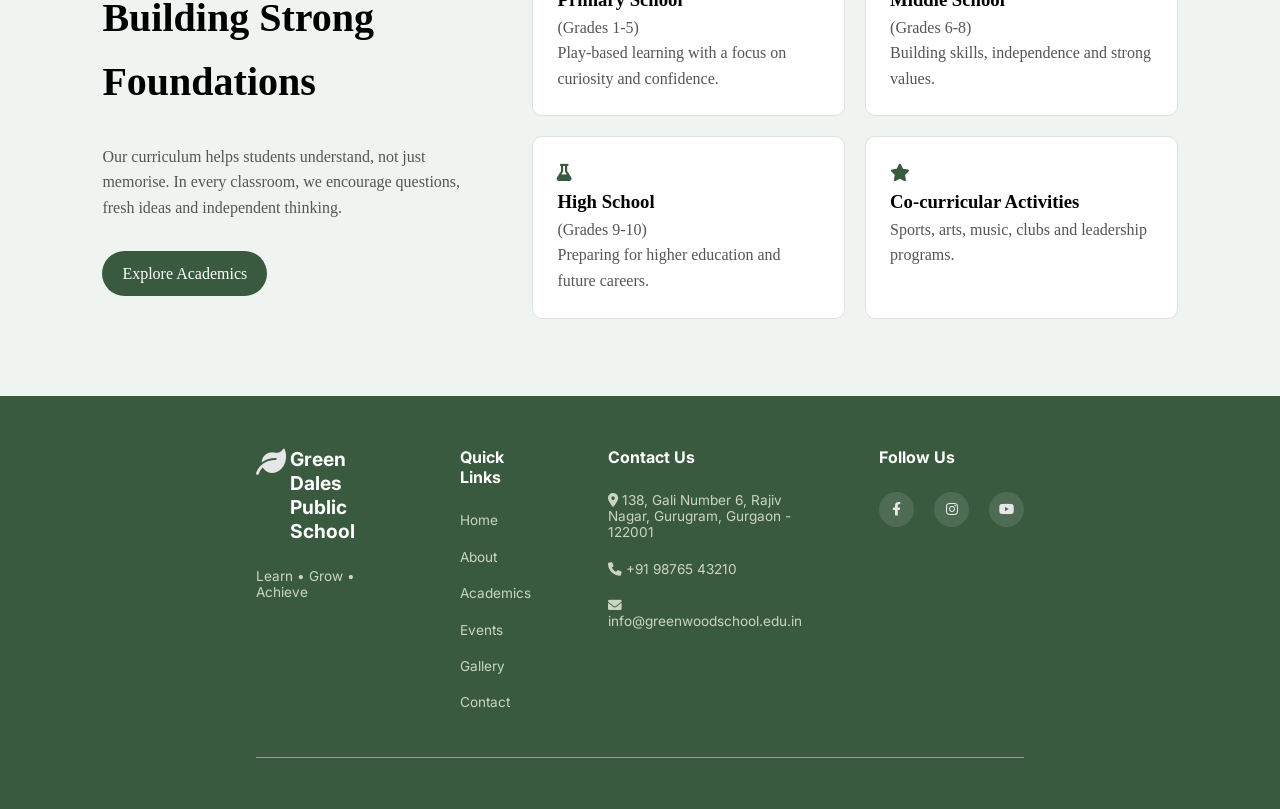
==== commit 74454bd2: "layout(footer): footer has been improved." ====
--- a/index.html
+++ b/index.html
@@ -7,6 +7,8 @@
     <link rel="stylesheet" href="https://cdnjs.cloudflare.com/ajax/libs/font-awesome/6.0.0/css/all.min.css">
     <link href="https://fonts.googleapis.com/css2?family=DM+Serif+Display&display=swap" rel="stylesheet">
     <link href="https://fonts.googleapis.com/css2?family=Playfair+Display:wght@400;500;600;700&display=swap" rel="stylesheet">
+    <link href="https://fonts.googleapis.com/css2?family=Inter:ital,opsz,wght@0,14..32,100..900;1,14..32,100..900&display=swap" rel="stylesheet">
+
     <title>Document</title>
 </head>
 <body>
@@ -27,7 +29,7 @@
             <a href="#home">Home</a>
             <a href="#about">About</a>
             <a href="#academics">Academics</a>
-            <a href="#gallery">Gallery</a>
+            <a href="#">Gallery</a>
             <a href="#">Faculty</a>
             <a href="#">Contact</a>
         </div>
@@ -54,7 +56,7 @@
                 <div class="stats-icon">
                      <i class="fa-solid fa-users"></i>
                 </div>
-                <h3><span class="count" data-target="1000">0</span>+</h3>
+                <h3>1,000+</h3>
                 <p>Students</p>
             </div>
         </div>
@@ -66,7 +68,7 @@
                  <div class="stats-icon">
                      <i class="fa-solid fa-user-tie"></i>
                   </div>
-                 <h3><span class="count" data-target="80">0</span>+</h3>
+                 <h3>80+</h3>
                  <p>Teachers</p>
             </div>
         </div>
@@ -78,7 +80,7 @@
                 <div class="stats-icon">
                      <i class="fa-solid fa-book-open stat-icon"></i>
                 </div>
-                <h3><span class="count" data-target="40">0</span>+</h3>
+                <h3>40+</h3>
                 <p>Co-curricular</p>
              </div>
         </div>
@@ -89,7 +91,7 @@
                 <div class="stats-icon">
                     <i class="fa-solid fa-calendar-check"></i>
                  </div>
-                <h3><span class="count" data-target="25">0</span>+</h3>
+                <h3>25+</h3>
                 <p>Years of Excellence</p>
             </div>
         </div>
@@ -176,82 +178,79 @@
         </div>
     </section>
 
-    <section class="gallery">
-        <div class="gallery-container">
-            <span class="gallery-subtitle">our gallery</span>
-            <h2>Moments That Matter</h2>
-            <p>
-            Discover the learning, celebrations, activities, and memorable moments
-            that make Green Dales Public School a special place to learn and grow.
-            </p>
-
-            <div class="gallery-grid">
-                <div class="gallery-item-large">
-                    <img src="https://images.unsplash.com/photo-1541339907198-e08756dedf3f?ixlib=rb-4.0.3&amp;auto=format&amp;fit=crop&amp;w=800&amp;q=80" alt="gallery-photo">
-                </div>
-                <div class="gallery-item">
-                    <img src="https://images.unsplash.com/photo-1560971680-0fde6c8f5ecc?q=80&w=2532&auto=format&fit=crop&ixlib=rb-4.1.0&ixid=M3wxMjA3fDB8MHxwaG90by1wYWdlfHx8fGVufDB8fHx8fA%3D%3D" alt="">
-                </div>
-                <div class="gallery-item">
-                    <img src="https://images.unsplash.com/photo-1611941671018-6c3907cb7a76?q=80&w=2440&auto=format&fit=crop&ixlib=rb-4.1.0&ixid=M3wxMjA3fDB8MHxwaG90by1wYWdlfHx8fGVufDB8fHx8fA%3D%3D" alt="">
-                </div>
-                <div class="gallery-item">
-                    <img src="https://images.unsplash.com/photo-1507842217343-583bb7270b66?ixlib=rb-4.0.3&auto=format&fit=crop&w=500&q=80" alt="">
-                </div>
-                <div class="gallery-item">
-                    <img src="https://images.unsplash.com/photo-1571260899304-425eee4c7efc?ixlib=rb-4.0.3&auto=format&fit=crop&w=500&q=80" alt="">
-                </div>
-            </div>
-            <button class="gallery-btn">View Gallery</button>
-        </div>
-    </section>
-
     <footer class="footer">
         <div class="footer-container">
 
             <!-- name and sub title -->
-            <div class="footer-title">
-                <div class= "footer-title-text">
-                    <h2> Green Dales Public School </h2>
-                    <p>Learn • Grow • Achieve</p>
+            <div id="footer-title">
+                    <div class = "footer-text">
+                        <i class="fa-solid fa-leaf"></i>
+                        <h2 class = "footer-top-text"> Green Dales Public School </h2>
+                    </div>
+
+                    <div class = "footer-bottom-elemnts">
+                        <p>Learn • Grow • Achieve</p>
                 </div>
             </div>
 
             <!-- quick links -->
-            <div class="quick-links">
-                <h2>Quick Links</h2>
-                <p>Home</p>
-                <p>About</p>
-                <p>Academics</p>
-                <p>Events</p>
-                <p>Gallery</p>
-                <p>Contact</p>
+            <div id="footer-quick-links">
+                <h2 class = "footer-top-text">Quick Links</h2>
+                <div class = "footer-bottom-elemnts">
+                        <p>Home</p>
+                        <p>About</p>
+                        <p>Academics</p>
+                        <p>Events</p>
+                        <p>Gallery</p>
+                        <p>Contact</p>
+                </div>
+              
             </div>
 
              <!-- contact us -->
-            <div class="quick-links">
-                <h2>Contact Us</h2>
-                <p>Home</p>
-                <p>About</p>
-                <p>Academics</p>
-                <p>Events</p>
-                <p>Gallery</p>
-                <p>Contact</p>
+            <div id="footer-contact-us">
+                <h2 class = "footer-top-text">Contact Us</h2>
+
+                <div class = "footer-bottom-elemnts">
+                        <p> 
+                            <i class = "fa-solid fa-location-dot"> </i>
+                            138, Gali Number 6, Rajiv Nagar, Gurugram, Gurgaon - 122001
+                        </p>
+
+                        <p>
+                              <i class = "fa-solid fa-phone"> </i>
+                              +91 98765 43210</p>
+
+                        <p>
+                            <i class = "fa-solid fa-envelope"> </i>
+                            info@greenwoodschool.edu.in
+                        </p>
+                </div>
+              
             </div>
 
             <!-- follow us -->
-            <div class="quick-links">
-                <h2>Follow Us</h2>
-                <p>Home</p>
-                <p>About</p>
-                <p>Academics</p>
-                <p>Events</p>
-                <p>Gallery</p>
-                <p>Contact</p>
+            <div id="footer-follow-us">
+                <h2 class = "footer-top-text">Follow Us</h2>
+
+                <div class = "footer-bottom-elemnts">
+                    <a href = "#">
+                        <i class = "fa-brands fa-facebook-f"> </i>
+                    </a>
+                    
+                    <a href = "#">
+                        <i class = "fa-brands fa-instagram"> </i>
+                    </a>
+                    
+                    <a href = "#">
+                        <i class = "fa-brands fa-youtube"> </i>
+                    </a>
+                </div>
+             
             </div>
 
         </div>
     </footer>
-    <script src="script.js"></script>
+
 </body>
 </html>
--- a/style.css
+++ b/style.css
@@ -407,88 +407,9 @@
     color: var(--primary-key-color);
     font-size: 1.1rem;
 }
-/* Gallery section */
-.gallery {
-    min-height: 80vh;
-    width: 100%;
-    padding: 40px 60px;
-}
-
-.gallery-container {
-    min-height: 60vh;
-    width: 94%;
-    margin-left: 30px;
-    display: flex;
-    flex-direction: column;
-    justify-content: center;
-    margin-bottom: 30px;
-}
-
-.gallery-subtitle {
-    color: var(--primary-key-color);
-    font-family: 'poppins', sans-serif;
-    font-weight: 520;
-    text-transform: uppercase;
-    font-size: 0.85rem;
-    line-height: 2.5;
-}
-
-.gallery h2 {
-    font-size: 2.5rem;
-    line-height: 1.6;
-}
-
-.gallery p {
-    color: var(--grey-text);
-    max-width: 600px;
-    font-size: 1.1rem;
-    line-height: 1.6;
-    margin-bottom: 20px;
-}
-
-.gallery-grid {
-    display: grid;
-    grid-template-columns: .8fr .5fr .5fr;
-    grid-template-rows: 200px 200px;
-    gap: 20px;
-    margin-top: 30px;
-}
-
-.gallery-item-large{
-    grid-row: span 2;
-}
-
-.gallery-item-large img, 
-.gallery-item img {
-    height: 100%;
-    width: 100%;
-    object-fit: cover;
-    border-radius: 10px;
-    cursor: pointer;
-}
-
-.gallery-item:last-child img {
-    object-position: center top;
-}
-
- .gallery-btn {
-   background-color: var(--primary-key-color);
-   color: #ffffff;
-   width: 160px;
-   margin-top: 40px;
-   padding: 14px 40px;
-   border-radius: 30px;
-   border: none;
-   font-size: 0.93rem;
-   font-weight: 500;
-   font-family: serif;
-   cursor: pointer;
-}
-
-.gallery-btn:hover {
-    background-color: var(--hover-key-color);
-}
-
+
+
+/* footer */
 .footer {
     width: 100%;
     height: auto;
@@ -502,23 +423,83 @@
 
     width: 100%;
     display: flex;
-    align-items: flex-start;
-    justify-content: space-between;
+    justify-content: space-evenly;
 
     padding-bottom: 6%;
+   
+    font-size: .9rem;
+    gap: 10%;
+    font-family: 'Inter', sans-serif;
+
     border-bottom: 1px solid #999999;
 }
 
-.footer-title-text p {
-    margin-top: 2%;
+
+.footer-bottom-elemnts {
+    display: flex;
+    row-gap: 1.5em;
+    flex-direction: column;
+
+    color: #cbd5c0;
+    font-size: 0.85rem;
+}
+
+.footer-bottom-elemnts p:hover {
+    color: #ffffff;
+    cursor: pointer;
+}
+
+.footer-top-text {
+    font-size: 1.0rem;
+    margin-bottom: 25px;
+    color: #ffffff;
+}
+
+
+#footer-title {
+    flex: 3;
+}
+
+#footer-quick-links,
+#footer-contact-us,
+#footer-follow-us {
+    flex: 1;
+}
+
+#footer-title h2 {
+    font-size: 1.2rem;
+}
+
+/* icon setup */
+.footer-text{
+    display: flex;
+}
+
+.footer-text i{
+    font-size: 30px;
+    margin-right: 3%;
+}
+
+
+#footer-follow-us .footer-bottom-elemnts{
+    display: flex;
+    flex-direction: row;
+    gap: 20px;
+
+}
+
+#footer-follow-us .footer-bottom-elemnts a{
+    width: 35px;
+    height: 35px;
+    display: flex;
+   
+    align-items: center;
+    justify-content: center;
+    background-color: rgba(255, 255, 255, 0.1);
+
+    text-decoration: none;
     color: var(--primary-main-white);
-}
-
-.quick-links{
-   display: flex;
-   flex-direction: column;
-
-   gap: 10px;
+    border-radius: 50%;
 }
 
 /* responsive layout */
@@ -572,8 +553,12 @@
         gap: 30px;
     }
 
-    /* acedemics section */
+    /* acedemics section
     .academics-container {
         flex-direction: column;
     }
+
+    .footer-container{
+        flex-direction: column;
+    } */
 }
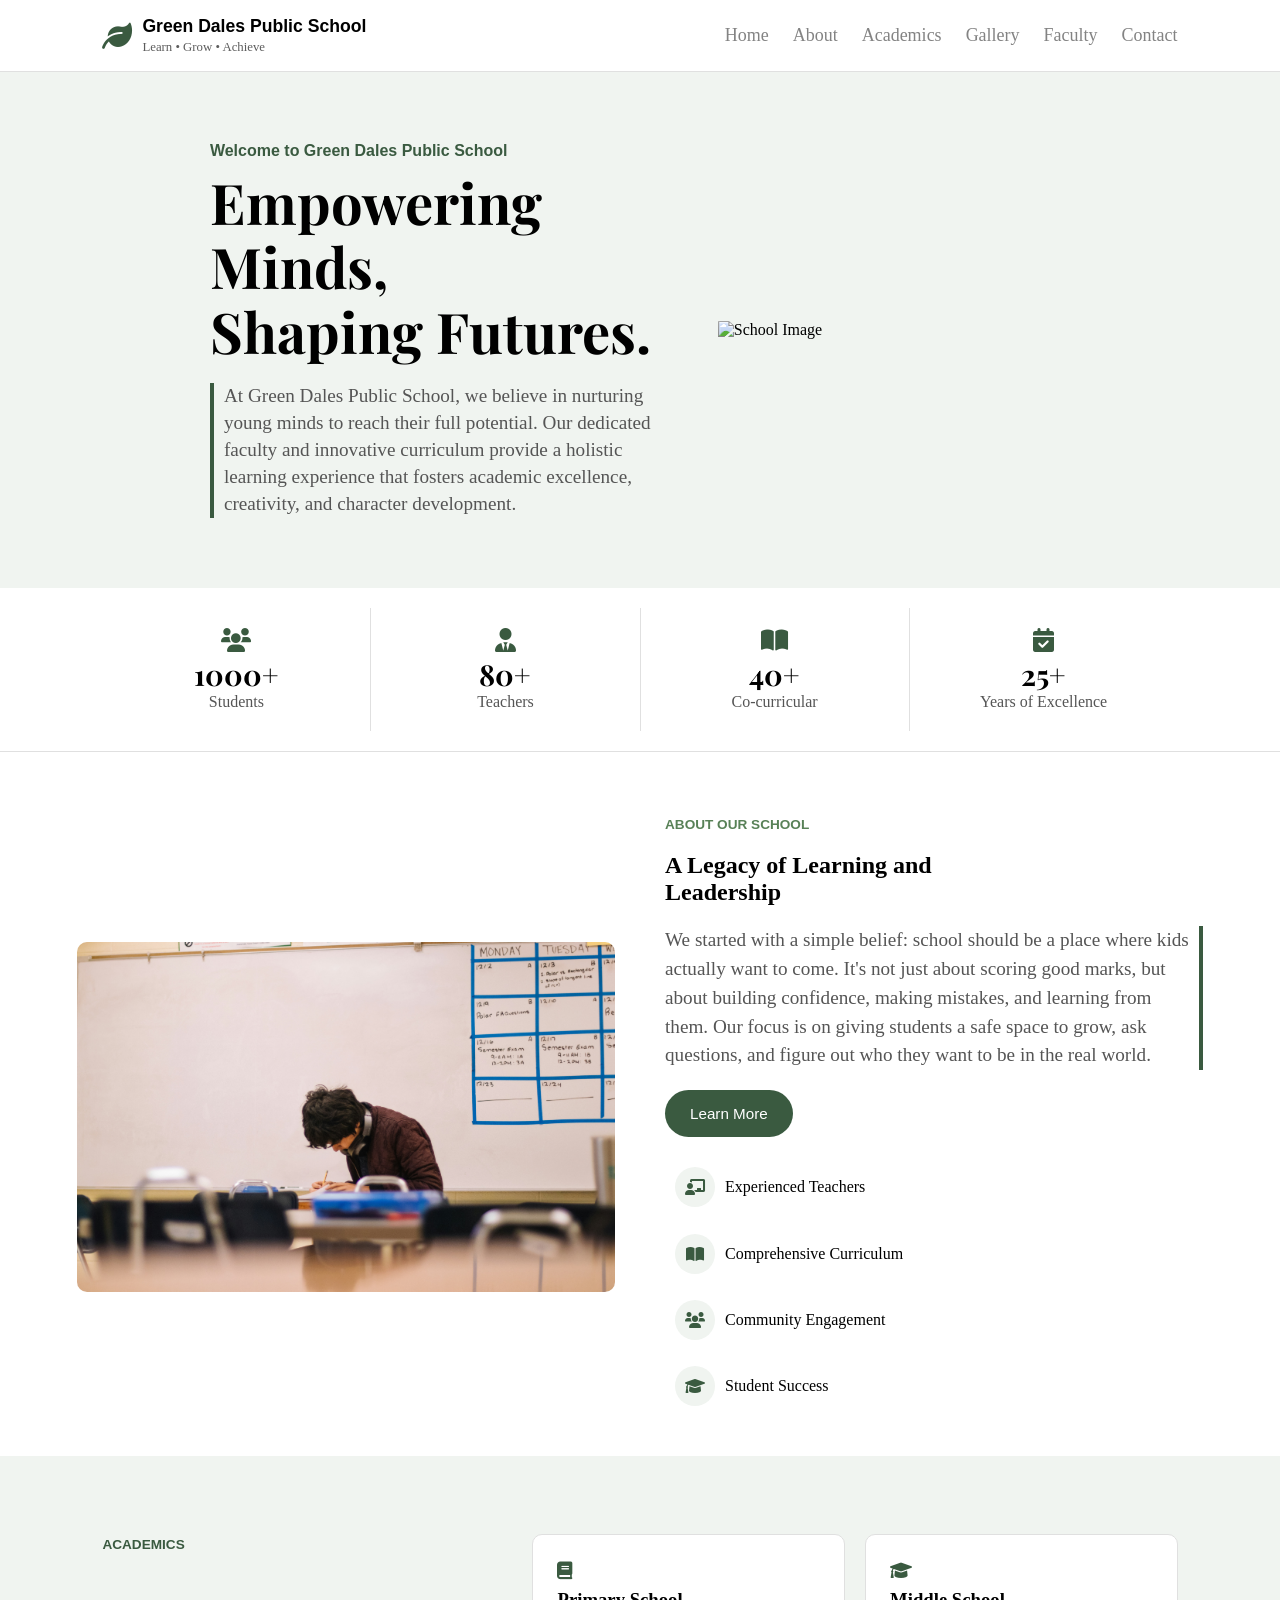
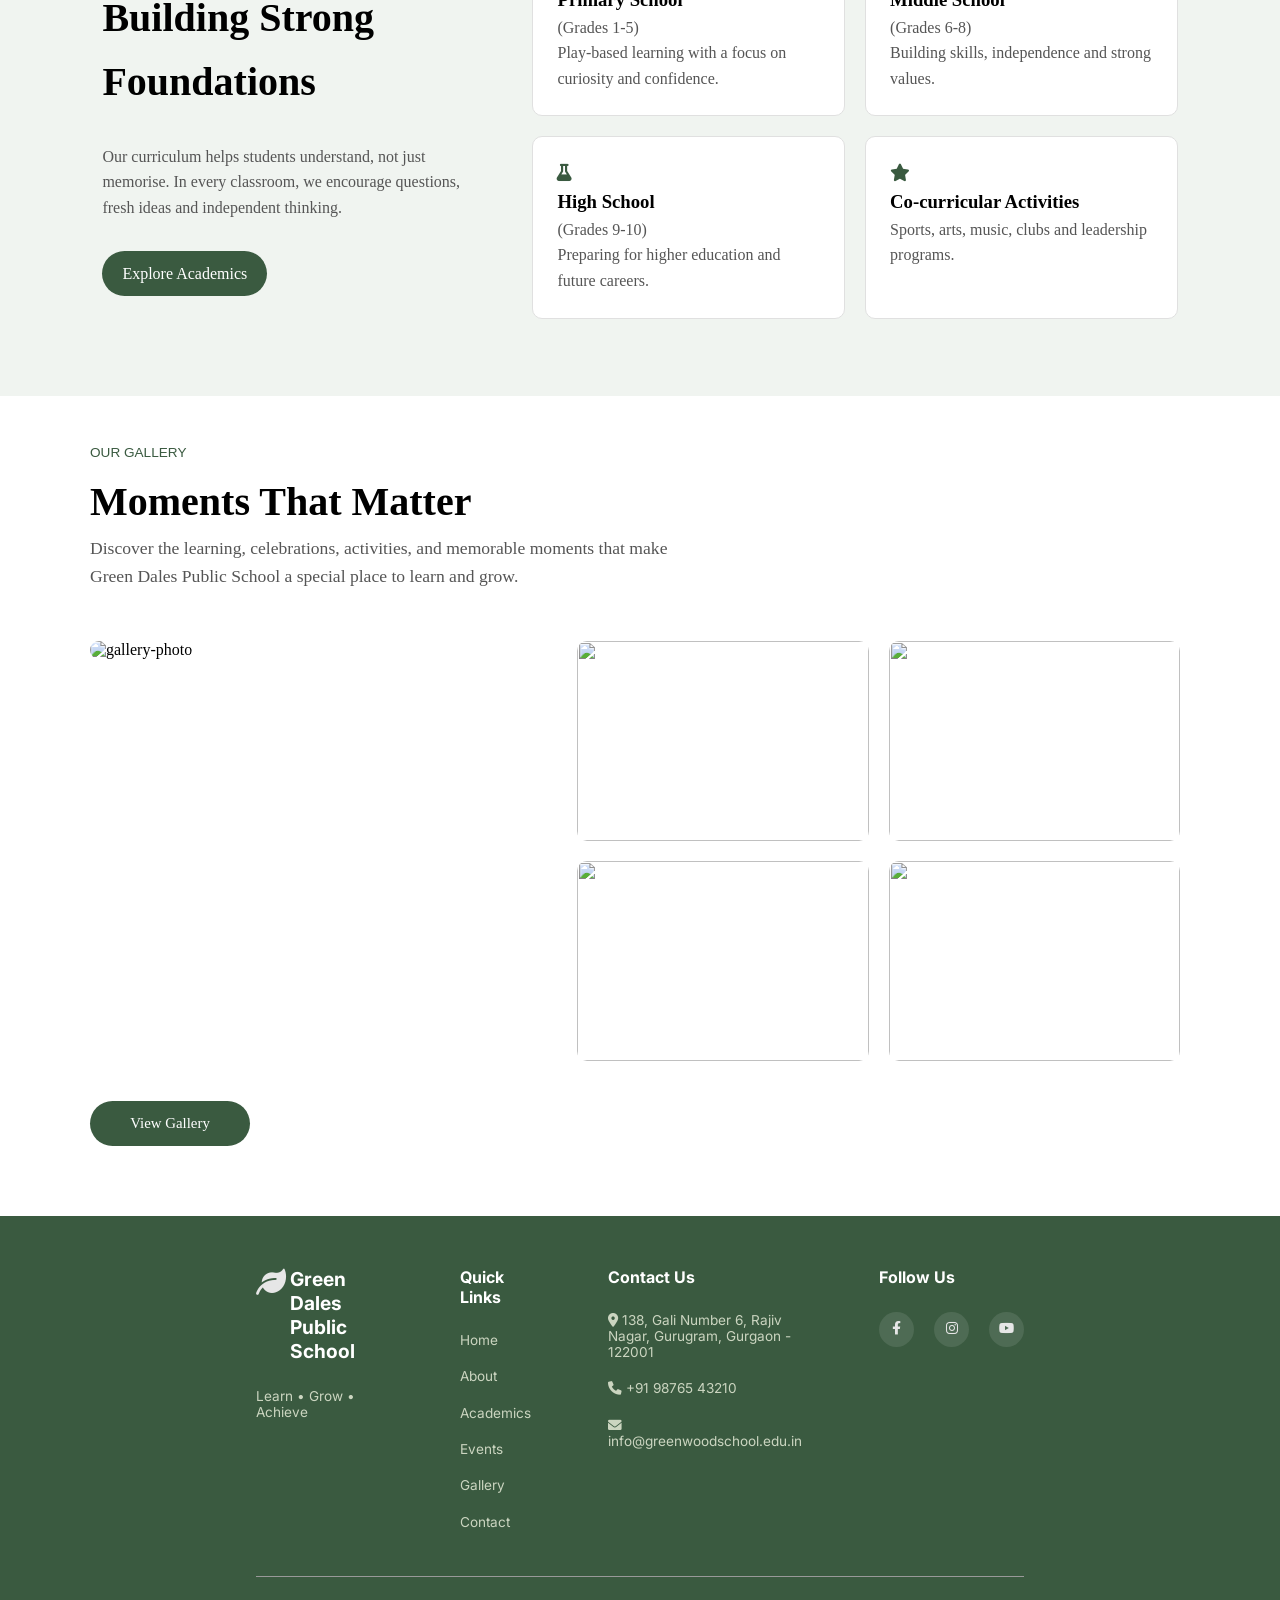
==== commit a06b324e: "Merge remote-tracking branch 'origin/main'" ====
--- a/index.html
+++ b/index.html
@@ -29,7 +29,7 @@
             <a href="#home">Home</a>
             <a href="#about">About</a>
             <a href="#academics">Academics</a>
-            <a href="#">Gallery</a>
+            <a href="#gallery">Gallery</a>
             <a href="#">Faculty</a>
             <a href="#">Contact</a>
         </div>
@@ -56,7 +56,7 @@
                 <div class="stats-icon">
                      <i class="fa-solid fa-users"></i>
                 </div>
-                <h3>1,000+</h3>
+                <h3><span class="count" data-target="1000">0</span>+</h3>
                 <p>Students</p>
             </div>
         </div>
@@ -68,7 +68,7 @@
                  <div class="stats-icon">
                      <i class="fa-solid fa-user-tie"></i>
                   </div>
-                 <h3>80+</h3>
+                 <h3><span class="count" data-target="80">0</span>+</h3>
                  <p>Teachers</p>
             </div>
         </div>
@@ -80,7 +80,7 @@
                 <div class="stats-icon">
                      <i class="fa-solid fa-book-open stat-icon"></i>
                 </div>
-                <h3>40+</h3>
+                <h3><span class="count" data-target="40">0</span>+</h3>
                 <p>Co-curricular</p>
              </div>
         </div>
@@ -91,7 +91,7 @@
                 <div class="stats-icon">
                     <i class="fa-solid fa-calendar-check"></i>
                  </div>
-                <h3>25+</h3>
+                <h3><span class="count" data-target="25">0</span>+</h3>
                 <p>Years of Excellence</p>
             </div>
         </div>
@@ -175,6 +175,36 @@
                     <p>Sports, arts, music, clubs and leadership programs.</p>
                 </div>
             </div>
+        </div>
+    </section>
+
+    <section class="gallery">
+        <div class="gallery-container">
+            <span class="gallery-subtitle">our gallery</span>
+            <h2>Moments That Matter</h2>
+            <p>
+            Discover the learning, celebrations, activities, and memorable moments
+            that make Green Dales Public School a special place to learn and grow.
+            </p>
+
+            <div class="gallery-grid">
+                <div class="gallery-item-large">
+                    <img src="https://images.unsplash.com/photo-1541339907198-e08756dedf3f?ixlib=rb-4.0.3&amp;auto=format&amp;fit=crop&amp;w=800&amp;q=80" alt="gallery-photo">
+                </div>
+                <div class="gallery-item">
+                    <img src="https://images.unsplash.com/photo-1560971680-0fde6c8f5ecc?q=80&w=2532&auto=format&fit=crop&ixlib=rb-4.1.0&ixid=M3wxMjA3fDB8MHxwaG90by1wYWdlfHx8fGVufDB8fHx8fA%3D%3D" alt="">
+                </div>
+                <div class="gallery-item">
+                    <img src="https://images.unsplash.com/photo-1611941671018-6c3907cb7a76?q=80&w=2440&auto=format&fit=crop&ixlib=rb-4.1.0&ixid=M3wxMjA3fDB8MHxwaG90by1wYWdlfHx8fGVufDB8fHx8fA%3D%3D" alt="">
+                </div>
+                <div class="gallery-item">
+                    <img src="https://images.unsplash.com/photo-1507842217343-583bb7270b66?ixlib=rb-4.0.3&auto=format&fit=crop&w=500&q=80" alt="">
+                </div>
+                <div class="gallery-item">
+                    <img src="https://images.unsplash.com/photo-1571260899304-425eee4c7efc?ixlib=rb-4.0.3&auto=format&fit=crop&w=500&q=80" alt="">
+                </div>
+            </div>
+            <button class="gallery-btn">View Gallery</button>
         </div>
     </section>
 
@@ -251,6 +281,6 @@
 
         </div>
     </footer>
-
+    <script src="script.js"></script>
 </body>
 </html>
--- a/style.css
+++ b/style.css
@@ -407,6 +407,87 @@
     color: var(--primary-key-color);
     font-size: 1.1rem;
 }
+/* Gallery section */
+.gallery {
+    min-height: 80vh;
+    width: 100%;
+    padding: 40px 60px;
+}
+
+.gallery-container {
+    min-height: 60vh;
+    width: 94%;
+    margin-left: 30px;
+    display: flex;
+    flex-direction: column;
+    justify-content: center;
+    margin-bottom: 30px;
+}
+
+.gallery-subtitle {
+    color: var(--primary-key-color);
+    font-family: 'poppins', sans-serif;
+    font-weight: 520;
+    text-transform: uppercase;
+    font-size: 0.85rem;
+    line-height: 2.5;
+}
+
+.gallery h2 {
+    font-size: 2.5rem;
+    line-height: 1.6;
+}
+
+.gallery p {
+    color: var(--grey-text);
+    max-width: 600px;
+    font-size: 1.1rem;
+    line-height: 1.6;
+    margin-bottom: 20px;
+}
+
+.gallery-grid {
+    display: grid;
+    grid-template-columns: .8fr .5fr .5fr;
+    grid-template-rows: 200px 200px;
+    gap: 20px;
+    margin-top: 30px;
+}
+
+.gallery-item-large{
+    grid-row: span 2;
+}
+
+.gallery-item-large img, 
+.gallery-item img {
+    height: 100%;
+    width: 100%;
+    object-fit: cover;
+    border-radius: 10px;
+    cursor: pointer;
+}
+
+.gallery-item:last-child img {
+    object-position: center top;
+}
+
+ .gallery-btn {
+   background-color: var(--primary-key-color);
+   color: #ffffff;
+   width: 160px;
+   margin-top: 40px;
+   padding: 14px 40px;
+   border-radius: 30px;
+   border: none;
+   font-size: 0.93rem;
+   font-weight: 500;
+   font-family: serif;
+   cursor: pointer;
+}
+
+.gallery-btn:hover {
+    background-color: var(--hover-key-color);
+}
 
 
 /* footer */
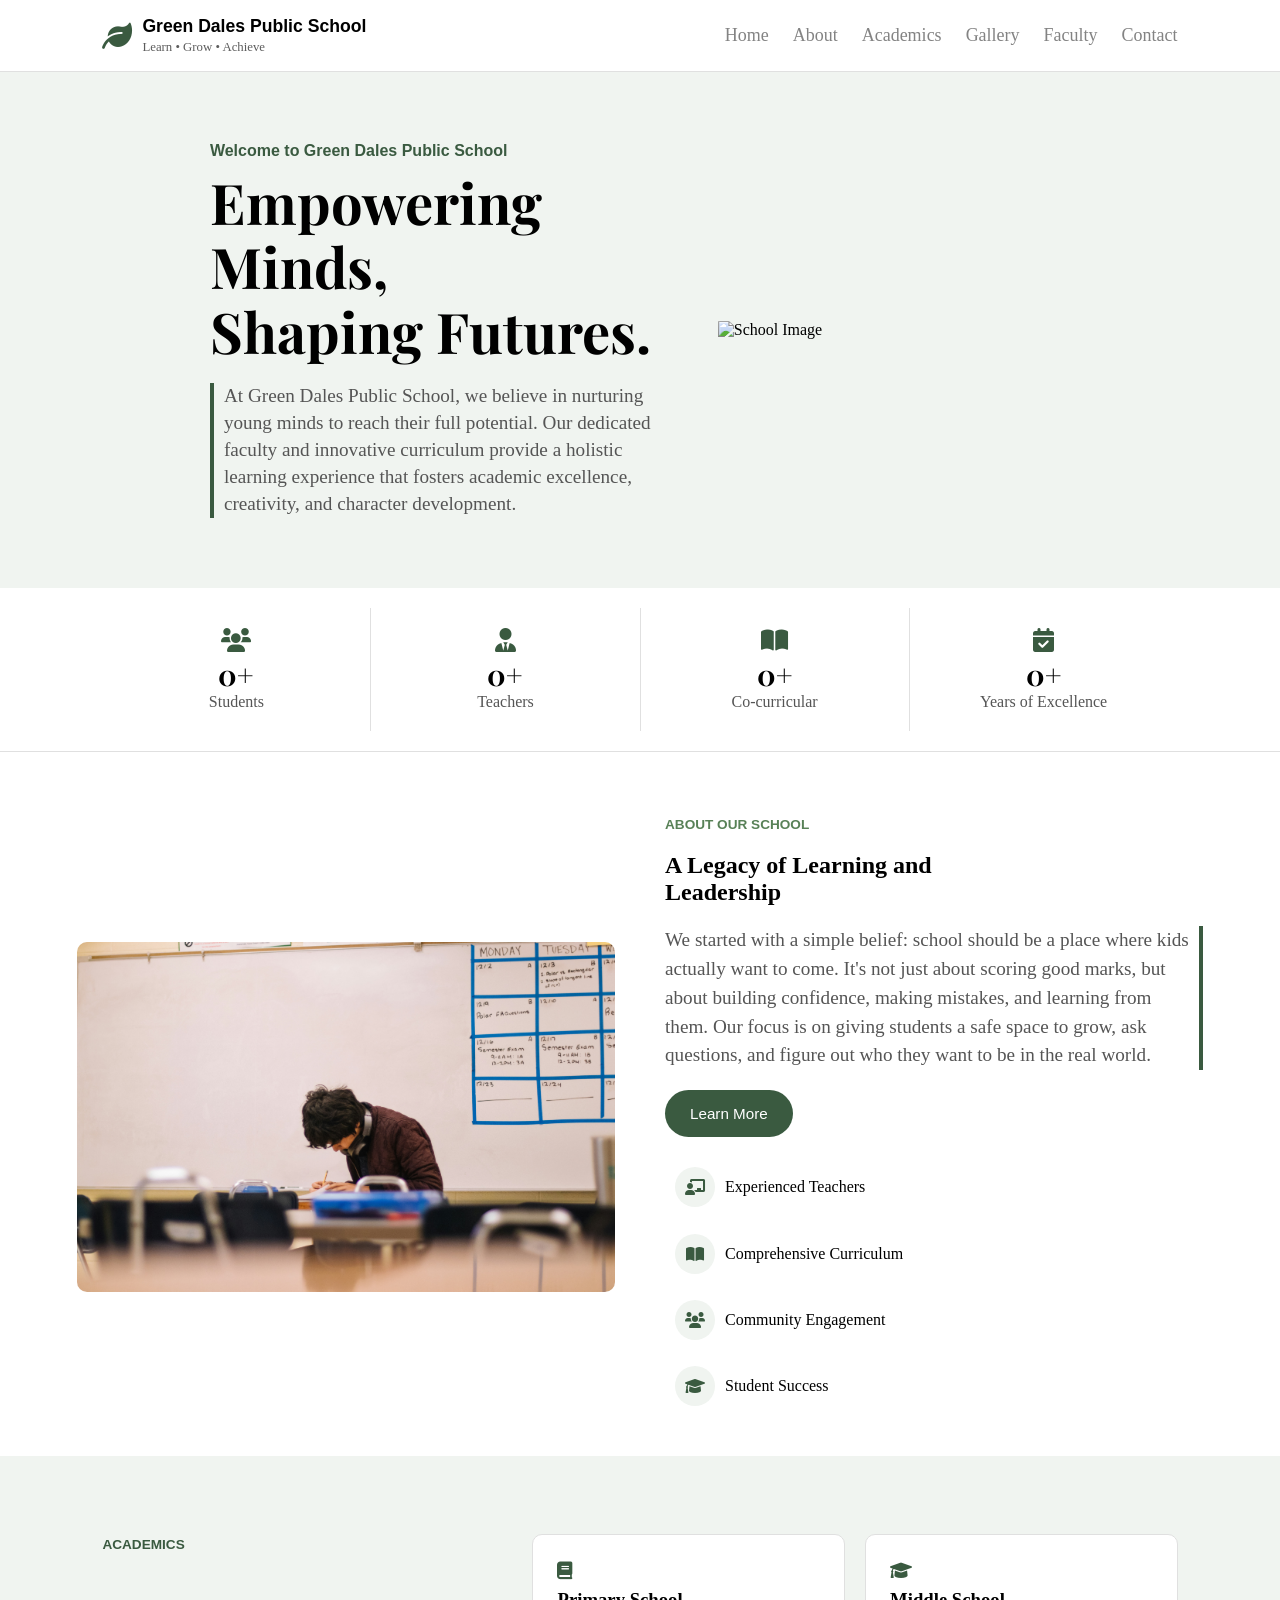
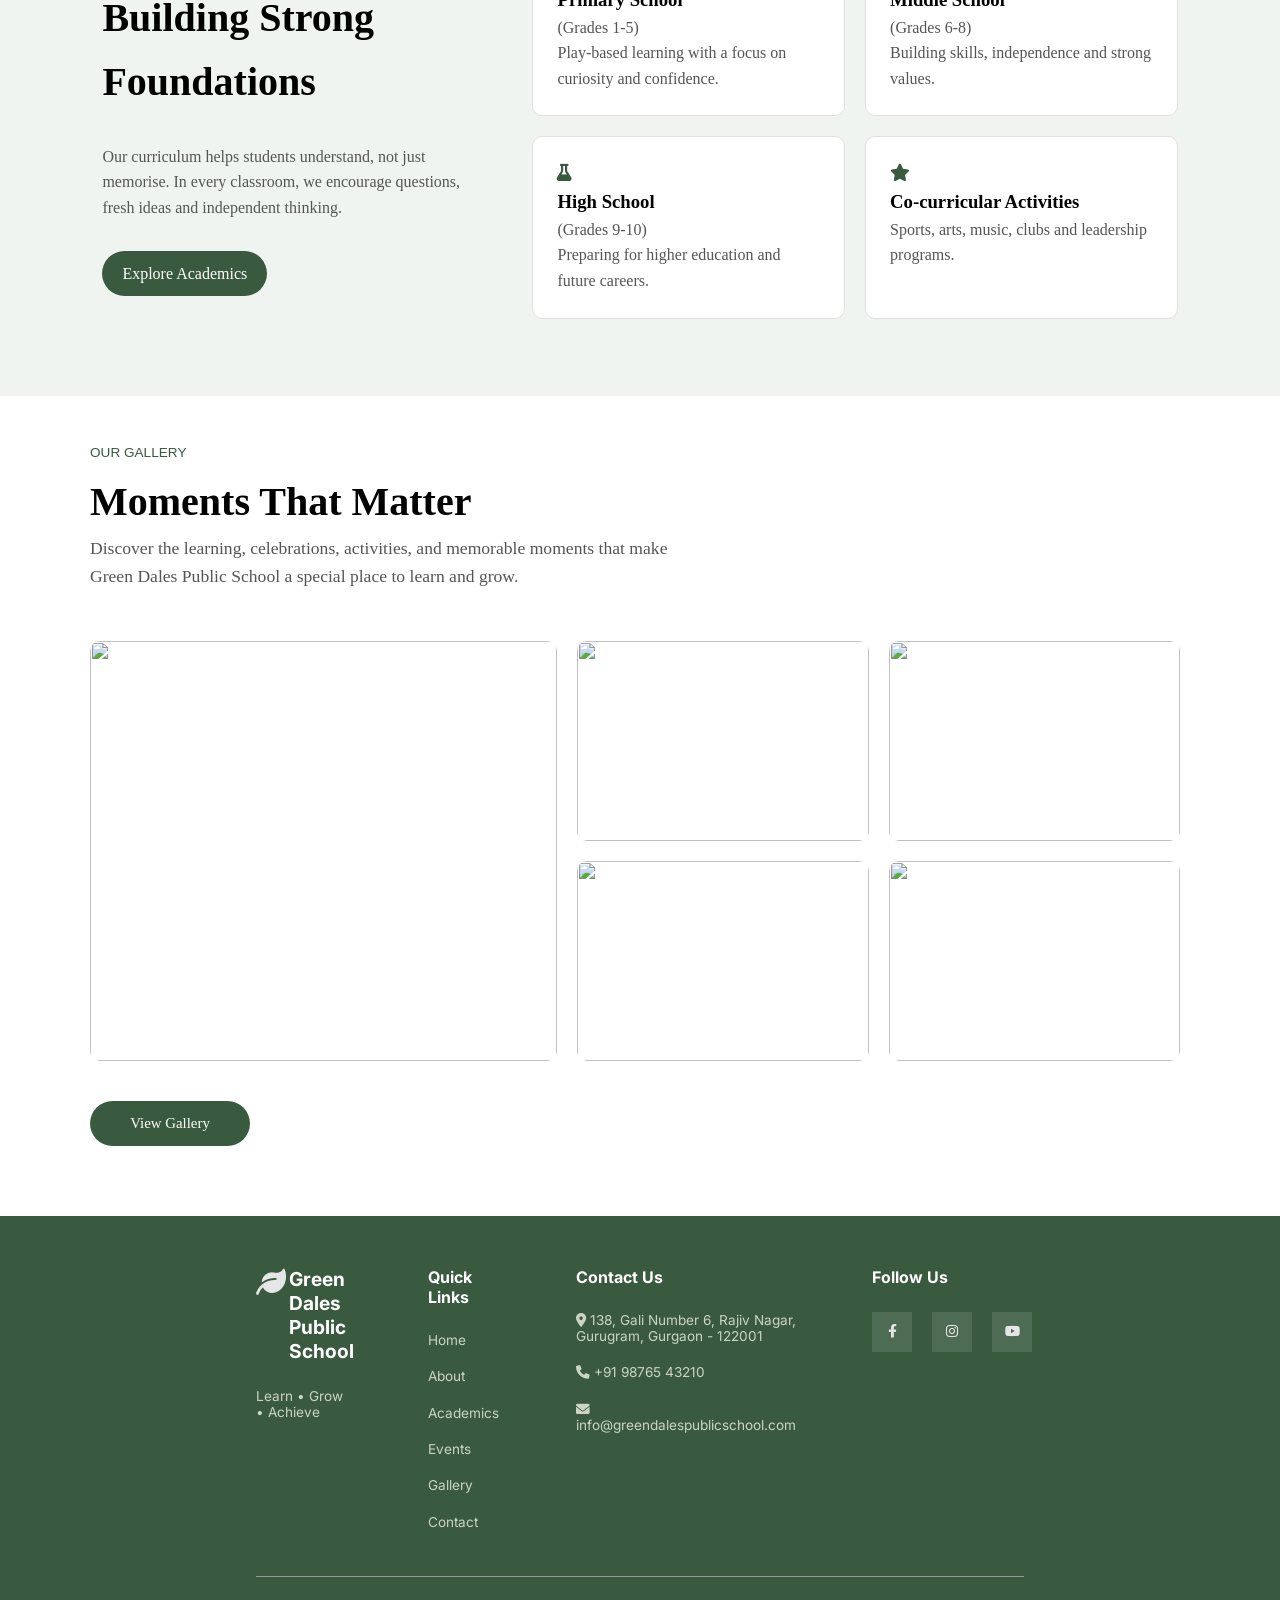
==== commit 725d32d4: "backend: database has been instantiated for gallery images" ====
--- a/index.html
+++ b/index.html
@@ -187,21 +187,22 @@
             that make Green Dales Public School a special place to learn and grow.
             </p>
 
-            <div class="gallery-grid">
+            <div id = "gallery-overlay" class="gallery-grid">
                 <div class="gallery-item-large">
-                    <img src="https://images.unsplash.com/photo-1541339907198-e08756dedf3f?ixlib=rb-4.0.3&amp;auto=format&amp;fit=crop&amp;w=800&amp;q=80" alt="gallery-photo">
+                    <img src="" alt="">
                 </div>
                 <div class="gallery-item">
-                    <img src="https://images.unsplash.com/photo-1560971680-0fde6c8f5ecc?q=80&w=2532&auto=format&fit=crop&ixlib=rb-4.1.0&ixid=M3wxMjA3fDB8MHxwaG90by1wYWdlfHx8fGVufDB8fHx8fA%3D%3D" alt="">
+                    <img src="" alt="">
                 </div>
                 <div class="gallery-item">
-                    <img src="https://images.unsplash.com/photo-1611941671018-6c3907cb7a76?q=80&w=2440&auto=format&fit=crop&ixlib=rb-4.1.0&ixid=M3wxMjA3fDB8MHxwaG90by1wYWdlfHx8fGVufDB8fHx8fA%3D%3D" alt="">
+                    <img src="" alt="">
                 </div>
                 <div class="gallery-item">
-                    <img src="https://images.unsplash.com/photo-1507842217343-583bb7270b66?ixlib=rb-4.0.3&auto=format&fit=crop&w=500&q=80" alt="">
+                    <img src="" alt="">
                 </div>
                 <div class="gallery-item">
-                    <img src="https://images.unsplash.com/photo-1571260899304-425eee4c7efc?ixlib=rb-4.0.3&auto=format&fit=crop&w=500&q=80" alt="">
+                    <img src="" alt="">
+                    
                 </div>
             </div>
             <button class="gallery-btn">View Gallery</button>
@@ -253,7 +254,7 @@
 
                         <p>
                             <i class = "fa-solid fa-envelope"> </i>
-                            info@greenwoodschool.edu.in
+                            info@greendalespublicschool.com
                         </p>
                 </div>
               
@@ -281,6 +282,20 @@
 
         </div>
     </footer>
-    <script src="script.js"></script>
+
+    <!-- Image Overlay -->
+    <div id="image-overlay" class="image-overlay">
+
+        <button class="overlay-prev">‹</button>
+        
+        <div class="overlay-image-container">
+            <img id="overlay-image" src="">
+        </div>
+        
+        <button class="overlay-next">›</button>
+        <button class="overlay-close" onclick="CloseGalleryOverlay()">×</button>
+
+    </div>
+    <script type="module" src="./script.js"></script> 
 </body>
 </html>
--- a/style.css
+++ b/style.css
@@ -1,6 +1,6 @@
 :root{
     --primary-key-color: #3a5a40;
-    --hover-key-color: #82b48b;
+    --hover-key-color: rgb(130, 180, 139);
 
     --secondary-key-color: #f0f4f0;
     --primary-main-white: #e6e6e6;
@@ -470,6 +470,9 @@
 .gallery-item:last-child img {
     object-position: center top;
 }
+
+
+.gallery
 
  .gallery-btn {
    background-color: var(--primary-key-color);
@@ -566,22 +569,83 @@
     display: flex;
     flex-direction: row;
     gap: 20px;
-
 }
 
 #footer-follow-us .footer-bottom-elemnts a{
-    width: 35px;
-    height: 35px;
+    width: 40px;
+    height: 40px;
     display: flex;
    
     align-items: center;
     justify-content: center;
+    color: inherit;
     background-color: rgba(255, 255, 255, 0.1);
 
     text-decoration: none;
     color: var(--primary-main-white);
-    border-radius: 50%;
-}
+    /* border-radius: 50%; */
+}
+
+#footer-follow-us .footer-bottom-elemnts a:hover{
+    background-color: rgba(255, 255, 255, 0.2);
+    color: var(--primary-main-white);
+    transition: all 0.3s ease;
+}
+
+
+/* gallery image overlay */
+.image-overlay {
+    position: fixed;
+    inset: 0;
+    display: none;
+
+    background-color: rgba(0, 0, 0, 0.85);
+
+    align-items: center;
+    justify-content: center;
+
+    z-index: 1000;
+    gap: 20px;
+}
+
+.overlay-image-container{
+    height: 70%;
+    width: 70%;
+    
+    display: flex;
+    align-items: center;
+    justify-content: center;
+}
+
+#overlay-image{
+    max-width: 85vw;
+    max-height: 85vh;
+    width: auto;
+    height: auto;
+    object-fit: contain;
+}
+
+.overlay-close, .overlay-prev, .overlay-next {
+    width: 40px;
+    height: 40px;
+    
+    border: none;
+    cursor: pointer;
+
+    font-size: 1rem;
+    background-color: rgba(255, 255, 255, 0.1);
+    color: var(--primary-main-white);
+}
+
+.overlay-close{
+    align-self: flex-start;
+    margin-top: 4%;
+}
+
+.overlay-close:hover, .overlay-prev:hover, .overlay-next:hover {
+    background-color: rgba(255, 255, 255, 0.2);
+}
+
 
 /* responsive layout */
 @media (max-width: 700px) {
